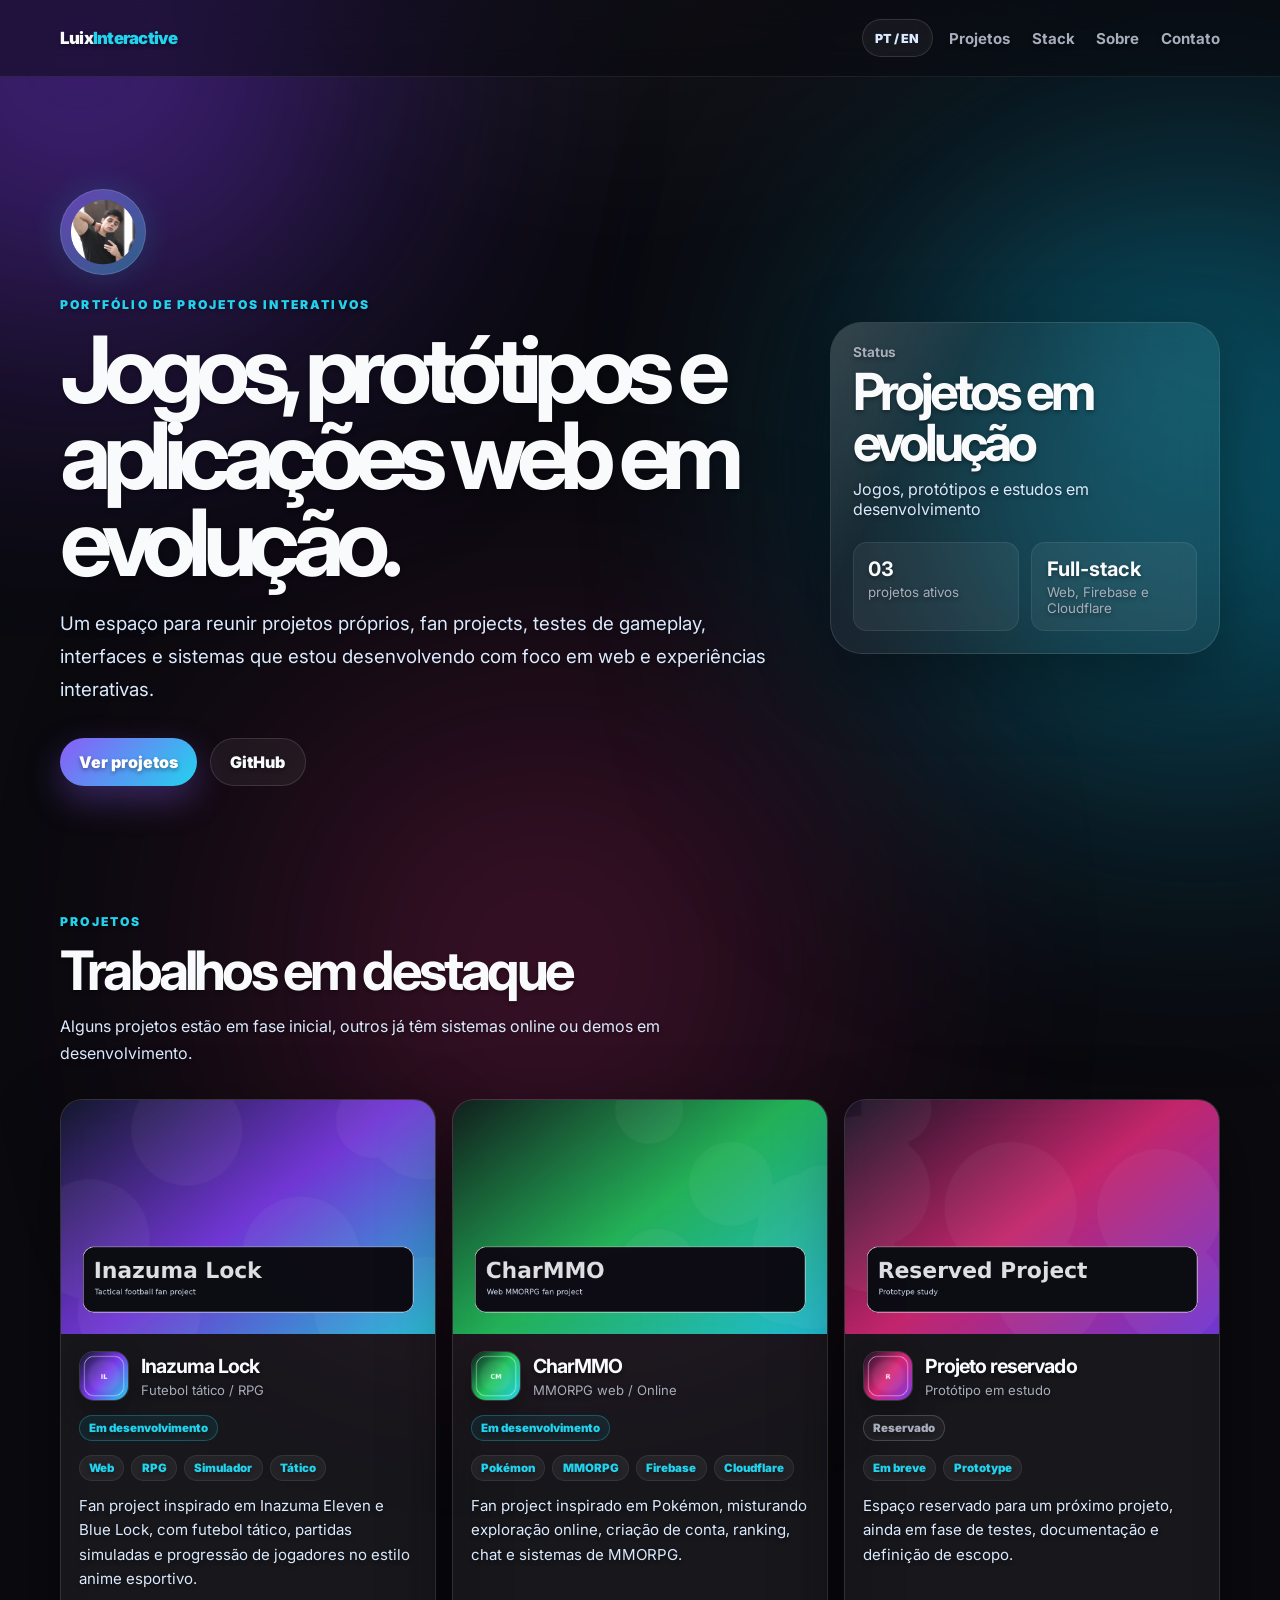
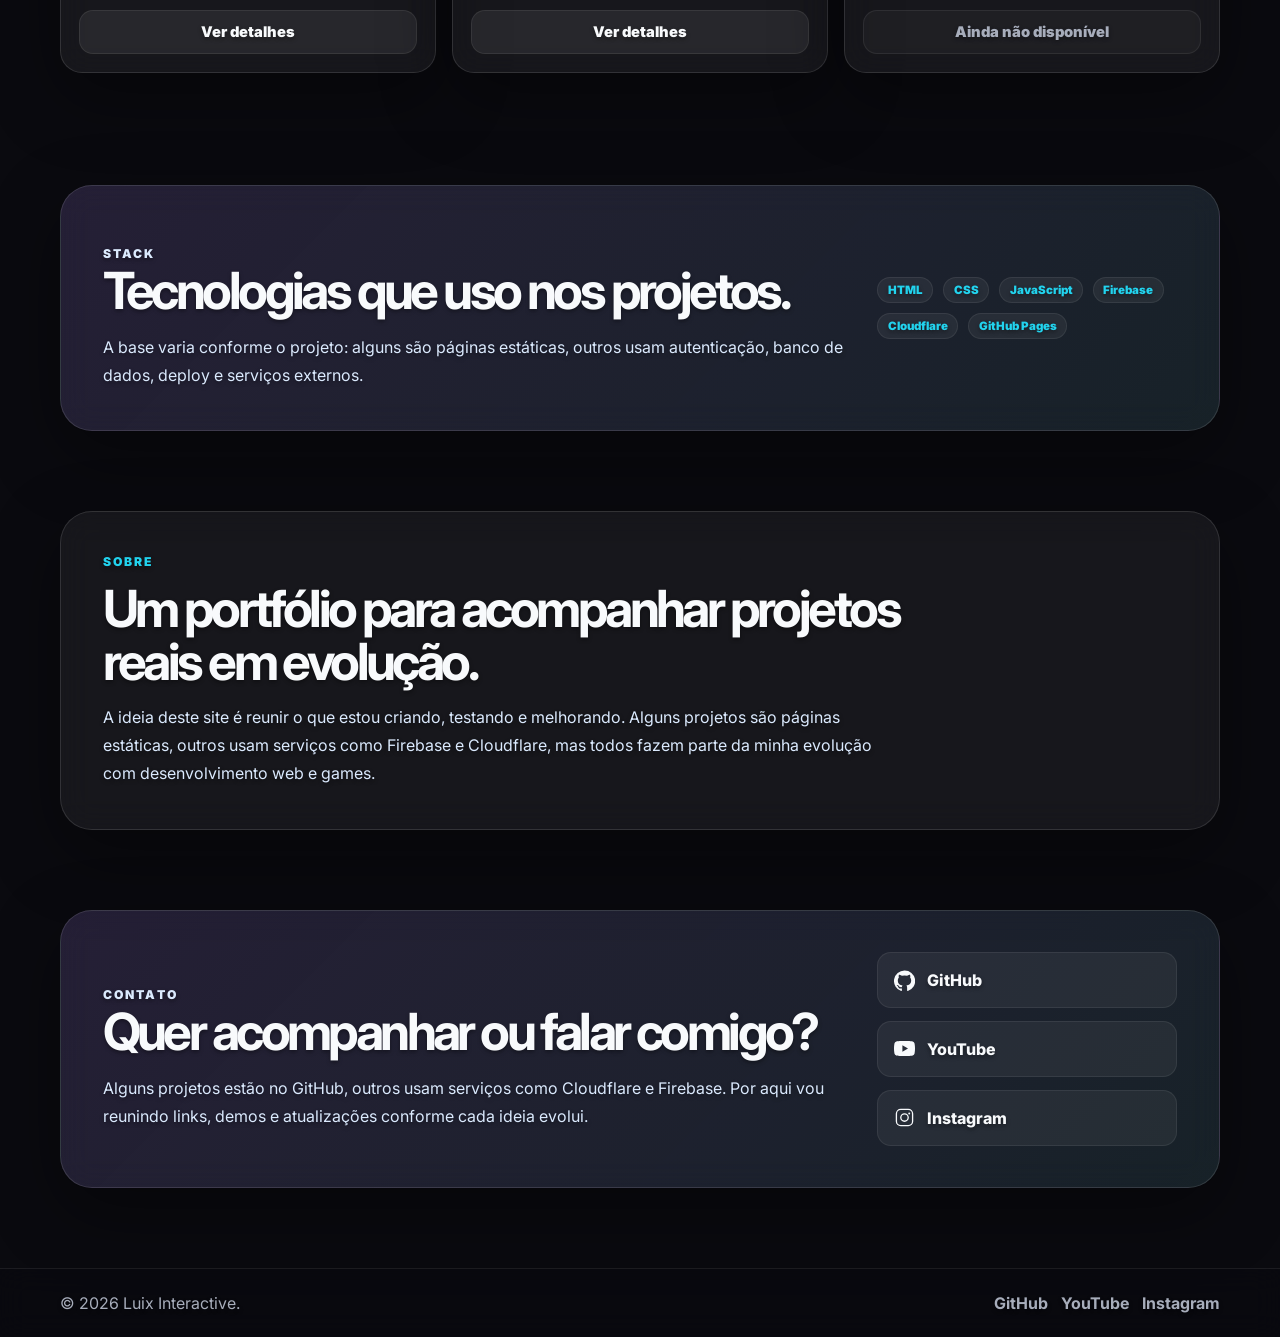
==== index.html @ d59ae27a "Add files via upload" ====
<!DOCTYPE html>
<html lang="pt-BR">
<head>
  <meta charset="UTF-8" />
  <meta name="viewport" content="width=device-width, initial-scale=1.0" />

  <title>Luix Interactive | Portfolio</title>
  <meta name="description" content="Portfólio de jogos web, aplicações interativas e experimentos digitais." />
  <meta name="theme-color" content="#0a0a0f" />

  <meta property="og:title" content="Luix Interactive" />
  <meta property="og:description" content="Jogos web, aplicações interativas e experimentos digitais." />
  <meta property="og:type" content="website" />
  <meta property="og:image" content="assets/images/preview.png" />
  <meta name="twitter:card" content="summary_large_image" />

  <link rel="preconnect" href="https://fonts.googleapis.com">
  <link rel="preconnect" href="https://fonts.gstatic.com" crossorigin>
  <link href="https://fonts.googleapis.com/css2?family=Inter:wght@400;500;700;800;900&display=swap" rel="stylesheet">

  <link rel="icon" href="assets/images/profile.png" type="image/png">
  <link rel="stylesheet" href="style.css" />
  <script src="script.js" defer></script>
</head>
<body>
  <div class="ambient ambient--one"></div>
  <div class="ambient ambient--two"></div>
  <div class="ambient ambient--three"></div>

  <header class="site-header">
    <nav class="nav container" aria-label="Menu principal">
      <a class="nav__brand" href="#">Luix<span>Interactive</span></a>

      <div class="nav__actions">
        <button class="language-toggle" type="button" data-lang-toggle aria-label="Alternar idioma">
          PT / EN
        </button>

        <button class="nav__toggle" type="button" aria-label="Abrir menu" aria-expanded="false">
          <span></span>
          <span></span>
        </button>
      </div>

      <div class="nav__links" data-menu>
        <a href="#projects" data-i18n="navProjects">Projetos</a>
        <a href="#stack" data-i18n="navStack">Stack</a>
        <a href="#about" data-i18n="navAbout">Sobre</a>
        <a href="#contact" data-i18n="navContact">Contato</a>
      </div>
    </nav>
  </header>

  <main>
    <section class="hero container">
      <div class="hero__content">
        <div class="hero-profile">
          <img src="assets/images/profile.png" alt="Foto de perfil de Luix">
        </div>

        <p class="hero__eyebrow" data-i18n="heroEyebrow">Portfólio de projetos interativos</p>

        <h1 class="hero__title" data-i18n="heroTitle">
          Jogos, protótipos e aplicações web em evolução.
        </h1>

        <p class="hero__description" data-i18n="heroDescription">
          Um espaço para reunir projetos próprios, fan projects, testes de gameplay,
          interfaces e sistemas que estou desenvolvendo com foco em web e experiências interativas.
        </p>

        <div class="hero__actions">
          <a class="button button--primary" href="#projects" data-i18n="heroPrimary">Ver projetos</a>
          <a class="button button--secondary" href="https://github.com/LuixMath" target="_blank" rel="noopener">GitHub</a>
        </div>
      </div>

      <aside class="hero-widget" aria-label="Resumo do portfólio">
        <div class="hero-widget__shine"></div>

        <p data-i18n="widgetLabel">Status</p>
        <strong data-i18n="widgetTitle">Projetos em evolução</strong>
        <span data-i18n="widgetText">Jogos, protótipos e estudos em desenvolvimento</span>

        <div class="hero-widget__stats">
          <div>
            <b>03</b>
            <small data-i18n="widgetProjects">projetos ativos</small>
          </div>

          <div>
            <b>Full-stack</b>
            <small>Web, Firebase e Cloudflare</small>
          </div>
        </div>
      </aside>
    </section>

    <section class="projects container" id="projects">
      <div class="section-heading">
        <p class="section-heading__kicker" data-i18n="projectsKicker">Projetos</p>
        <h2 class="section-heading__title" data-i18n="projectsTitle">Trabalhos em destaque</h2>
        <p class="section-heading__text" data-i18n="projectsText">
          Alguns projetos estão em fase inicial, outros já têm sistemas online ou demos em desenvolvimento.
        </p>
      </div>

      <div class="projects__grid">
        <article class="project-card" data-tilt>
          <div class="project-card__cover">
            <img src="assets/images/inazuma-lock-cover.png" alt="Imagem de capa do Inazuma Lock">
          </div>

          <div class="project-card__content">
            <div class="project-card__header">
              <img class="project-card__icon" src="assets/images/inazuma-lock-icon.png" alt="">
              <div>
                <h3 class="project-card__title">Inazuma Lock</h3>
                <p class="project-card__meta" data-i18n="inazumaMeta">Futebol tático / RPG</p>
              </div>
            </div>

            <div class="project-card__status is-progress" data-i18n="statusProgress">Em desenvolvimento</div>

            <div class="project-card__tags">
              <span>Web</span>
              <span>RPG</span>
              <span>Simulador</span>
              <span>Tático</span>
            </div>

            <p class="project-card__description" data-i18n="inazumaDescription">
              Fan project inspirado em Inazuma Eleven e Blue Lock, com futebol tático,
              partidas simuladas e progressão de jogadores no estilo anime esportivo.
            </p>

            <a class="project-card__button" href="projects/inazuma-lock.html" data-i18n="viewDetails">
              Ver detalhes
            </a>
          </div>
        </article>

        <article class="project-card" data-tilt>
          <div class="project-card__cover">
            <img src="assets/images/charmmo-cover.png" alt="Imagem de capa do CharMMO">
          </div>

          <div class="project-card__content">
            <div class="project-card__header">
              <img class="project-card__icon" src="assets/images/charmmo-icon.png" alt="">
              <div>
                <h3 class="project-card__title">CharMMO</h3>
                <p class="project-card__meta" data-i18n="charmmoMeta">MMORPG web / Online</p>
              </div>
            </div>

            <div class="project-card__status is-progress" data-i18n="statusProgress">Em desenvolvimento</div>

            <div class="project-card__tags">
              <span>Pokémon</span>
              <span>MMORPG</span>
              <span>Firebase</span>
              <span>Cloudflare</span>
            </div>

            <p class="project-card__description" data-i18n="charmmoDescription">
              Fan project inspirado em Pokémon, misturando exploração online,
              criação de conta, ranking, chat e sistemas de MMORPG.
            </p>

            <a class="project-card__button" href="projects/charmmo.html" data-i18n="viewDetails">
              Ver detalhes
            </a>
          </div>
        </article>

        <article class="project-card" data-tilt>
          <div class="project-card__cover">
            <img src="assets/images/secret-cover.png" alt="Imagem de capa do próximo projeto">
          </div>

          <div class="project-card__content">
            <div class="project-card__header">
              <img class="project-card__icon" src="assets/images/secret-icon.png" alt="">
              <div>
                <h3 class="project-card__title" data-i18n="secretTitle">Projeto reservado</h3>
                <p class="project-card__meta" data-i18n="secretMeta">Protótipo em estudo</p>
              </div>
            </div>

            <div class="project-card__status is-paused" data-i18n="statusReserved">Reservado</div>

            <div class="project-card__tags">
              <span data-i18n="soonTag">Em breve</span>
              <span>Prototype</span>
            </div>

            <p class="project-card__description" data-i18n="secretDescription">
              Espaço reservado para um próximo projeto, ainda em fase de testes,
              documentação e definição de escopo.
            </p>

            <span class="project-card__button is-disabled" aria-disabled="true" data-i18n="notAvailable">
              Ainda não disponível
            </span>
          </div>
        </article>
      </div>
    </section>

    <section class="stack container" id="stack">
      <div class="stack__glass">
        <div>
          <p class="section-heading__kicker" data-i18n="stackKicker">Stack</p>
          <h2 data-i18n="stackTitle">Tecnologias que uso nos projetos.</h2>
          <p data-i18n="stackText">
            A base varia conforme o projeto: alguns são páginas estáticas, outros usam autenticação,
            banco de dados, deploy e serviços externos.
          </p>
        </div>

        <div class="stack__list" aria-label="Tecnologias e serviços">
          <span>HTML</span>
          <span>CSS</span>
          <span>JavaScript</span>
          <span>Firebase</span>
          <span>Cloudflare</span>
          <span>GitHub Pages</span>
        </div>
      </div>
    </section>

    <section class="about container" id="about">
      <div class="about__glass">
        <p class="section-heading__kicker" data-i18n="aboutKicker">Sobre</p>
        <h2 data-i18n="aboutTitle">Um portfólio para acompanhar projetos reais em evolução.</h2>
        <p data-i18n="aboutText">
          A ideia deste site é reunir o que estou criando, testando e melhorando. Alguns projetos são páginas estáticas,
          outros usam serviços como Firebase e Cloudflare, mas todos fazem parte da minha evolução com desenvolvimento web e games.
        </p>
      </div>
    </section>

    <section class="contact container" id="contact">
      <div class="contact__glass">
        <div class="contact__content">
          <p class="section-heading__kicker" data-i18n="contactKicker">Contato</p>
          <h2 data-i18n="contactTitle">Quer acompanhar ou falar comigo?</h2>
          <p data-i18n="contactText">
            Alguns projetos estão no GitHub, outros usam serviços como Cloudflare e Firebase.
            Por aqui vou reunindo links, demos e atualizações conforme cada ideia evolui.
          </p>
        </div>

        <div class="contact__links">
          <a href="https://github.com/LuixMath" target="_blank" rel="noopener" aria-label="GitHub">
            <svg viewBox="0 0 24 24" aria-hidden="true"><path d="M12 .5a12 12 0 0 0-3.79 23.39c.6.11.82-.26.82-.58v-2.23c-3.34.73-4.04-1.42-4.04-1.42-.55-1.38-1.34-1.75-1.34-1.75-1.09-.75.08-.74.08-.74 1.2.09 1.83 1.23 1.83 1.23 1.08 1.84 2.82 1.31 3.51 1 .11-.78.42-1.31.76-1.61-2.67-.31-5.48-1.34-5.48-5.94 0-1.31.47-2.38 1.23-3.22-.12-.3-.53-1.56.12-3.25 0 0 1.01-.32 3.3 1.23a11.4 11.4 0 0 1 6 0c2.29-1.55 3.29-1.23 3.29-1.23.66 1.69.25 2.95.13 3.25.77.84 1.23 1.91 1.23 3.22 0 4.61-2.81 5.63-5.49 5.93.43.38.82 1.11.82 2.25v3.34c0 .32.21.69.83.57A12 12 0 0 0 12 .5Z" /></svg>
            <span>GitHub</span>
          </a>

          <a href="https://www.youtube.com/@Luluix" target="_blank" rel="noopener" aria-label="YouTube">
            <svg viewBox="0 0 24 24" aria-hidden="true"><path d="M23.5 6.2a3 3 0 0 0-2.1-2.12C19.53 3.5 12 3.5 12 3.5s-7.53 0-9.4.58A3 3 0 0 0 .5 6.2 31.4 31.4 0 0 0 0 12a31.4 31.4 0 0 0 .5 5.8 3 3 0 0 0 2.1 2.12c1.87.58 9.4.58 9.4.58s7.53 0 9.4-.58a3 3 0 0 0 2.1-2.12A31.4 31.4 0 0 0 24 12a31.4 31.4 0 0 0-.5-5.8ZM9.6 15.7V8.3l6.4 3.7-6.4 3.7Z" /></svg>
            <span>YouTube</span>
          </a>

          <a href="https://www.instagram.com/luixmath/" target="_blank" rel="noopener" aria-label="Instagram">
            <svg viewBox="0 0 24 24" aria-hidden="true"><path d="M7.75 2h8.5A5.75 5.75 0 0 1 22 7.75v8.5A5.75 5.75 0 0 1 16.25 22h-8.5A5.75 5.75 0 0 1 2 16.25v-8.5A5.75 5.75 0 0 1 7.75 2Zm0 1.5A4.25 4.25 0 0 0 3.5 7.75v8.5A4.25 4.25 0 0 0 7.75 20.5h8.5a4.25 4.25 0 0 0 4.25-4.25v-8.5A4.25 4.25 0 0 0 16.25 3.5h-8.5ZM12 7a5 5 0 1 1 0 10 5 5 0 0 1 0-10Zm0 1.5A3.5 3.5 0 1 0 12 15.5 3.5 3.5 0 0 0 12 8.5Zm5.38-2.13a1.12 1.12 0 1 1 0 2.25 1.12 1.12 0 0 1 0-2.25Z" /></svg>
            <span>Instagram</span>
          </a>
        </div>
      </div>
    </section>
  </main>

  <footer class="site-footer">
    <div class="site-footer__inner container">
      <p>© 2026 Luix Interactive.</p>

      <div class="site-footer__links">
        <a href="https://github.com/LuixMath" target="_blank" rel="noopener">GitHub</a>
        <a href="https://www.youtube.com/@Luluix" target="_blank" rel="noopener">YouTube</a>
        <a href="https://www.instagram.com/luixmath/" target="_blank" rel="noopener">Instagram</a>
      </div>
    </div>
  </footer>
</body>
</html>
---- style.css ----
:root {
  --bg: #0a0a0f;
  --surface: rgba(255, 255, 255, 0.055);
  --surface-strong: rgba(255, 255, 255, 0.085);
  --border: rgba(255, 255, 255, 0.12);
  --border-soft: rgba(255, 255, 255, 0.075);
  --text: #f8fafc;
  --muted: #a7adbb;
  --soft: #dbeafe;
  --primary: #8b5cf6;
  --primary-dark: #6d28d9;
  --cyan: #22d3ee;
  --font: "Inter", system-ui, -apple-system, BlinkMacSystemFont, "Segoe UI", sans-serif;
  --container: 1160px;
  --radius-sm: 14px;
  --radius-md: 22px;
  --radius-lg: 32px;
  --shadow-glass: 0 24px 70px rgba(0, 0, 0, 0.38);
}

* { box-sizing: border-box; }

html { scroll-behavior: smooth; }

body {
  position: relative;
  min-height: 100vh;
  margin: 0;
  overflow-x: hidden;
  color: var(--text);
  font-family: var(--font);
  background: radial-gradient(circle at 50% -10%, rgba(255, 255, 255, 0.08), transparent 34rem), var(--bg);
  text-shadow: 0 2px 4px rgba(0, 0, 0, 0.38);
}

body.is-locked { overflow: hidden; }

img { display: block; width: 100%; }
a { color: inherit; text-decoration: none; }
button { font: inherit; }

:focus-visible {
  outline: 3px solid rgba(34, 211, 238, 0.85);
  outline-offset: 4px;
}

.container {
  width: min(100% - 2rem, var(--container));
  margin-inline: auto;
}

.ambient {
  position: fixed;
  z-index: -2;
  border-radius: 999px;
  filter: blur(150px);
  opacity: 0.72;
  pointer-events: none;
  animation: float-light 16s ease-in-out infinite alternate;
}

.ambient--one { top: -12rem; left: -10rem; width: 30rem; height: 30rem; background: #7c3aed; }
.ambient--two { top: 12rem; right: -12rem; width: 34rem; height: 34rem; background: #0891b2; animation-delay: -5s; }
.ambient--three { left: 25%; bottom: -18rem; width: 28rem; height: 28rem; background: #db2777; opacity: 0.38; animation-delay: -8s; }

.site-header {
  position: sticky;
  top: 0;
  z-index: 30;
  border-bottom: 1px solid var(--border-soft);
  background: rgba(10, 10, 15, 0.48);
  backdrop-filter: blur(16px);
  -webkit-backdrop-filter: blur(16px);
}

.nav {
  display: flex;
  align-items: center;
  justify-content: space-between;
  min-height: 76px;
  gap: 1rem;
}

.nav__brand {
  font-size: 1.05rem;
  font-weight: 900;
  letter-spacing: -0.045em;
}

.nav__brand span { color: var(--cyan); }

.nav__actions {
  display: flex;
  align-items: center;
  gap: 0.65rem;
  margin-left: auto;
}

.nav__links {
  display: flex;
  align-items: center;
  gap: 1.35rem;
}

.nav__links a {
  color: var(--muted);
  font-size: 0.94rem;
  font-weight: 700;
  transition: color 0.3s ease, text-shadow 0.3s ease;
}

.nav__links a:hover {
  color: var(--text);
  text-shadow: 0 0 18px rgba(34, 211, 238, 0.65);
}

.language-toggle,
.nav__toggle {
  border: 1px solid var(--border);
  border-radius: 999px;
  background: var(--surface);
  color: var(--soft);
  cursor: pointer;
  backdrop-filter: blur(14px);
  -webkit-backdrop-filter: blur(14px);
}

.language-toggle {
  min-height: 38px;
  padding: 0 0.8rem;
  font-size: 0.78rem;
  font-weight: 900;
  transition: border-color 0.3s ease, background 0.3s ease;
}

.language-toggle:hover {
  border-color: rgba(34, 211, 238, 0.45);
  background: rgba(255, 255, 255, 0.075);
}

.nav__toggle {
  display: none;
  width: 44px;
  height: 44px;
  padding: 0;
}

.nav__toggle span {
  display: block;
  width: 18px;
  height: 2px;
  margin: 5px auto;
  border-radius: 999px;
  background: var(--text);
  transition: transform 0.3s ease, opacity 0.3s ease;
}

.hero {
  display: grid;
  grid-template-columns: 1fr;
  gap: 2.5rem;
  padding-block: 5rem 3.5rem;
}

.hero__content { max-width: 860px; }

.hero-profile {
  width: 86px;
  height: 86px;
  padding: 4px;
  margin-bottom: 1.4rem;
  border: 1px solid var(--border);
  border-radius: 999px;
  background: linear-gradient(135deg, rgba(139, 92, 246, 0.55), rgba(34, 211, 238, 0.35)), rgba(255, 255, 255, 0.06);
  box-shadow: 0 0 32px rgba(34, 211, 238, 0.16);
}

.hero-profile img {
  height: 100%;
  border-radius: inherit;
  object-fit: cover;
}

.hero__eyebrow,
.section-heading__kicker {
  margin: 0 0 0.85rem;
  color: var(--cyan);
  font-size: 0.76rem;
  font-weight: 900;
  letter-spacing: 0.18em;
  text-transform: uppercase;
}

.hero__title {
  max-width: 900px;
  margin: 0;
  font-size: clamp(2.55rem, 12vw, 5.8rem);
  line-height: 0.93;
  letter-spacing: -0.09em;
}

.hero__description {
  max-width: 710px;
  margin: 1.45rem 0 0;
  color: var(--soft);
  font-size: clamp(1rem, 3vw, 1.17rem);
  line-height: 1.75;
}

.hero__actions {
  display: flex;
  flex-direction: column;
  gap: 0.8rem;
  margin-top: 2rem;
}

.button {
  display: inline-flex;
  align-items: center;
  justify-content: center;
  min-height: 48px;
  padding-inline: 1.2rem;
  border-radius: 999px;
  font-weight: 900;
  transition: transform 0.3s ease, box-shadow 0.3s ease, border-color 0.3s ease;
}

.button:hover { transform: translateY(-3px); }

.button--primary {
  color: #ffffff;
  background: linear-gradient(135deg, var(--primary), var(--cyan));
  box-shadow: 0 14px 34px rgba(139, 92, 246, 0.34);
}

.button--primary:hover { box-shadow: 0 18px 46px rgba(34, 211, 238, 0.32); }

.button--secondary {
  border: 1px solid var(--border);
  background: var(--surface);
  backdrop-filter: blur(14px);
  -webkit-backdrop-filter: blur(14px);
}

.button--secondary:hover {
  border-color: rgba(34, 211, 238, 0.45);
  box-shadow: 0 0 28px rgba(34, 211, 238, 0.12);
}

.hero-widget {
  position: relative;
  overflow: hidden;
  width: 100%;
  max-width: 390px;
  padding: 1.35rem;
  border: 1px solid var(--border);
  border-radius: var(--radius-lg);
  background: var(--surface);
  box-shadow: var(--shadow-glass);
  backdrop-filter: blur(18px);
  -webkit-backdrop-filter: blur(18px);
}

.hero-widget__shine {
  position: absolute;
  inset: 0;
  background: linear-gradient(120deg, rgba(255, 255, 255, 0.22), transparent 28%), radial-gradient(circle at top right, rgba(34, 211, 238, 0.16), transparent 40%);
  opacity: 0.65;
  pointer-events: none;
}

.hero-widget p,
.hero-widget strong,
.hero-widget span,
.hero-widget__stats { position: relative; }

.hero-widget p {
  margin: 0;
  color: var(--muted);
  font-size: 0.85rem;
  font-weight: 700;
}

.hero-widget strong {
  display: block;
  margin-top: 0.35rem;
  font-size: clamp(2rem, 8vw, 3.2rem);
  line-height: 1;
  letter-spacing: -0.08em;
}

.hero-widget > span {
  display: block;
  margin-top: 0.7rem;
  color: var(--soft);
}

.hero-widget__stats {
  display: grid;
  grid-template-columns: 1fr 1fr;
  gap: 0.8rem;
  margin-top: 1.4rem;
}

.hero-widget__stats div {
  padding: 0.9rem;
  border: 1px solid var(--border-soft);
  border-radius: var(--radius-sm);
  background: rgba(255, 255, 255, 0.055);
}

.hero-widget__stats b,
.hero-widget__stats small { display: block; }
.hero-widget__stats b { font-size: 1.25rem; }
.hero-widget__stats small { margin-top: 0.15rem; color: var(--muted); }

.projects,
.stack { padding-block: 3rem 4rem; }

.section-heading {
  max-width: 720px;
  margin-bottom: 2rem;
}

.section-heading__title {
  margin: 0;
  font-size: clamp(2rem, 9vw, 3.4rem);
  line-height: 1;
  letter-spacing: -0.07em;
}

.section-heading__text {
  margin: 0.95rem 0 0;
  color: var(--soft);
  line-height: 1.7;
}

.projects__grid {
  display: grid;
  grid-template-columns: 1fr;
  gap: 1rem;
}

.project-card {
  position: relative;
  overflow: hidden;
  border: 1px solid var(--border);
  border-radius: var(--radius-md);
  background: var(--surface);
  box-shadow: var(--shadow-glass);
  backdrop-filter: blur(16px);
  -webkit-backdrop-filter: blur(16px);
  transform-style: preserve-3d;
  transition: transform 0.3s ease, border-color 0.3s ease, background 0.3s ease, box-shadow 0.3s ease;
  will-change: transform;
}

.project-card::before {
  content: "";
  position: absolute;
  inset: 0;
  z-index: 1;
  background: linear-gradient(135deg, rgba(255, 255, 255, 0.16), transparent 32%), radial-gradient(circle at var(--x, 50%) var(--y, 0%), rgba(34, 211, 238, 0.18), transparent 30%);
  opacity: 0;
  transition: opacity 0.3s ease;
  pointer-events: none;
}

.project-card:hover {
  border-color: rgba(34, 211, 238, 0.42);
  background: var(--surface-strong);
  box-shadow: var(--shadow-glass), 0 0 34px rgba(34, 211, 238, 0.16);
}

.project-card:hover::before { opacity: 1; }

.project-card__cover {
  position: relative;
  z-index: 2;
  aspect-ratio: 16 / 10;
  overflow: hidden;
  background: rgba(255, 255, 255, 0.06);
}

.project-card__cover img {
  height: 100%;
  object-fit: cover;
  opacity: 0.88;
  transition: transform 0.3s ease, opacity 0.3s ease;
}

.project-card:hover .project-card__cover img {
  transform: scale(1.04);
  opacity: 1;
}

.project-card__content {
  position: relative;
  z-index: 2;
  display: flex;
  min-height: 338px;
  flex-direction: column;
  padding: 1.1rem;
}

.project-card__header {
  display: flex;
  align-items: center;
  gap: 0.75rem;
  margin-bottom: 0.85rem;
}

.project-card__icon {
  width: 50px;
  height: 50px;
  border: 1px solid var(--border-soft);
  border-radius: 15px;
  object-fit: cover;
  background: rgba(255, 255, 255, 0.08);
  box-shadow: 0 10px 24px rgba(0, 0, 0, 0.28);
  flex-shrink: 0;
}

.project-card__title {
  margin: 0;
  font-size: 1.22rem;
  letter-spacing: -0.045em;
}

.project-card__meta {
  margin: 0.25rem 0 0;
  color: var(--muted);
  font-size: 0.82rem;
}

.project-card__status {
  width: fit-content;
  margin-bottom: 0.85rem;
  padding: 0.32rem 0.58rem;
  border-radius: 999px;
  font-size: 0.72rem;
  font-weight: 900;
}

.project-card__status.is-progress {
  border: 1px solid rgba(34, 211, 238, 0.28);
  color: var(--cyan);
  background: rgba(34, 211, 238, 0.08);
}

.project-card__status.is-paused {
  border: 1px solid rgba(167, 173, 187, 0.28);
  color: var(--muted);
  background: rgba(255, 255, 255, 0.045);
}

.project-card__tags {
  display: flex;
  flex-wrap: wrap;
  gap: 0.45rem;
  margin-bottom: 0.8rem;
}

.project-card__tags span,
.stack__list span {
  display: inline-flex;
  padding: 0.32rem 0.58rem;
  border: 1px solid var(--border-soft);
  border-radius: 999px;
  color: var(--cyan);
  background: rgba(255, 255, 255, 0.055);
  font-size: 0.72rem;
  font-weight: 900;
}

.project-card__description {
  margin: 0 0 1rem;
  color: var(--soft);
  font-size: 0.94rem;
  line-height: 1.62;
}

.project-card__button {
  display: inline-flex;
  align-items: center;
  justify-content: center;
  width: 100%;
  min-height: 44px;
  margin-top: auto;
  border: 1px solid var(--border-soft);
  border-radius: var(--radius-sm);
  background: rgba(255, 255, 255, 0.07);
  color: var(--text);
  font-size: 0.92rem;
  font-weight: 900;
  transition: transform 0.3s ease, background 0.3s ease, box-shadow 0.3s ease, border-color 0.3s ease;
}

.project-card__button:hover {
  transform: translateY(-2px);
  border-color: rgba(34, 211, 238, 0.55);
  background: linear-gradient(135deg, rgba(139, 92, 246, 0.88), rgba(34, 211, 238, 0.78));
  box-shadow: 0 0 30px rgba(34, 211, 238, 0.25);
}

.project-card__button.is-disabled {
  cursor: not-allowed;
  color: var(--muted);
  background: rgba(255, 255, 255, 0.035);
}

.project-card__button.is-disabled:hover {
  transform: none;
  border-color: var(--border-soft);
  box-shadow: none;
  background: rgba(255, 255, 255, 0.035);
}

.about { padding-block: 1rem 5rem; }
.contact { padding-block: 0 5rem; }

.about__glass,
.contact__glass,
.stack__glass,
.project-page__glass {
  padding: clamp(1.35rem, 6vw, 2.6rem);
  border: 1px solid var(--border);
  border-radius: var(--radius-lg);
  background: var(--surface);
  box-shadow: var(--shadow-glass);
  backdrop-filter: blur(16px);
  -webkit-backdrop-filter: blur(16px);
}

.about__glass h2,
.contact__glass h2,
.stack__glass h2,
.project-page__glass h1 {
  max-width: 830px;
  margin: 0;
  font-size: clamp(1.9rem, 8vw, 3.2rem);
  line-height: 1.02;
  letter-spacing: -0.07em;
}

.about__glass p:last-child,
.contact__content p,
.stack__glass p,
.project-page__glass p {
  max-width: 780px;
  margin: 1rem 0 0;
  color: var(--soft);
  line-height: 1.75;
}

.stack__glass,
.contact__glass {
  display: grid;
  gap: 1.6rem;
  background: linear-gradient(135deg, rgba(139, 92, 246, 0.12), rgba(34, 211, 238, 0.06)), var(--surface);
}

.stack__list {
  display: flex;
  flex-wrap: wrap;
  gap: 0.65rem;
}

.contact__links {
  display: grid;
  gap: 0.8rem;
}

.contact__links a {
  display: flex;
  align-items: center;
  gap: 0.75rem;
  min-height: 56px;
  padding: 0.85rem 1rem;
  border: 1px solid var(--border-soft);
  border-radius: var(--radius-sm);
  background: rgba(255, 255, 255, 0.055);
  color: var(--text);
  font-weight: 800;
  transition: transform 0.3s ease, border-color 0.3s ease, background 0.3s ease, box-shadow 0.3s ease;
}

.contact__links a:hover {
  transform: translateY(-2px);
  border-color: rgba(34, 211, 238, 0.4);
  background: rgba(255, 255, 255, 0.085);
  box-shadow: 0 0 28px rgba(34, 211, 238, 0.14);
}

.contact__links svg {
  width: 21px;
  height: 21px;
  fill: currentColor;
  flex-shrink: 0;
}

.site-footer {
  border-top: 1px solid var(--border-soft);
  background: rgba(10, 10, 15, 0.35);
  backdrop-filter: blur(14px);
  -webkit-backdrop-filter: blur(14px);
}

.site-footer__inner {
  display: flex;
  flex-direction: column;
  gap: 1rem;
  padding-block: 1.5rem;
}

.site-footer p {
  margin: 0;
  color: var(--muted);
}

.site-footer__links {
  display: flex;
  flex-wrap: wrap;
  gap: 0.8rem;
}

.site-footer__links a {
  color: var(--muted);
  font-weight: 700;
  transition: color 0.3s ease, text-shadow 0.3s ease;
}

.site-footer__links a:hover {
  color: var(--text);
  text-shadow: 0 0 18px rgba(139, 92, 246, 0.7);
}

.project-page {
  padding-block: 5rem;
}

.project-page__actions {
  display: flex;
  flex-wrap: wrap;
  gap: 0.8rem;
  margin-top: 2rem;
}

.project-page__meta {
  display: flex;
  flex-wrap: wrap;
  gap: 0.65rem;
  margin-top: 1.3rem;
}

@keyframes float-light {
  from { transform: translate3d(0, 0, 0) scale(1); }
  to { transform: translate3d(2.4rem, -1.4rem, 0) scale(1.08); }
}

@media (min-width: 560px) {
  .hero__actions { flex-direction: row; }
  .button { width: auto; }
  .projects__grid { grid-template-columns: repeat(2, minmax(0, 1fr)); }
  .site-footer__inner { flex-direction: row; align-items: center; justify-content: space-between; }
}

@media (min-width: 760px) {
  .contact__glass,
  .stack__glass { grid-template-columns: minmax(0, 1fr) 300px; align-items: center; }
}

@media (min-width: 920px) {
  .hero {
    grid-template-columns: minmax(0, 1fr) 390px;
    align-items: center;
    gap: 4rem;
    padding-block: 7rem 5rem;
  }

  .projects__grid { grid-template-columns: repeat(3, minmax(0, 1fr)); }
}

@media (max-width: 720px) {
  .nav__toggle { display: block; }

  .nav__toggle.is-active span:first-child { transform: translateY(3.5px) rotate(45deg); }
  .nav__toggle.is-active span:last-child { transform: translateY(-3.5px) rotate(-45deg); }

  .nav__links {
    position: fixed;
    top: 88px;
    right: 1rem;
    left: 1rem;
    display: grid;
    gap: 0.25rem;
    padding: 0.75rem;
    border: 1px solid var(--border);
    border-radius: var(--radius-md);
    background: rgba(10, 10, 15, 0.72);
    box-shadow: var(--shadow-glass);
    backdrop-filter: blur(18px);
    -webkit-backdrop-filter: blur(18px);
    opacity: 0;
    transform: translateY(-12px);
    pointer-events: none;
    transition: opacity 0.3s ease, transform 0.3s ease;
  }

  .nav__links.is-open {
    opacity: 1;
    transform: translateY(0);
    pointer-events: auto;
  }

  .nav__links a {
    padding: 0.9rem;
    border-radius: var(--radius-sm);
  }

  .nav__links a:hover { background: rgba(255, 255, 255, 0.055); }
  .ambient { filter: blur(115px); opacity: 0.58; }
}

@media (max-width: 559px) {
  .container { width: min(100% - 1.3rem, var(--container)); }
  .hero { padding-block: 4rem 3rem; }
  .hero__title { font-size: clamp(2.45rem, 15vw, 3.6rem); }
  .hero-widget { max-width: none; }
  .hero-widget__stats { grid-template-columns: 1fr; }
  .project-card__content { min-height: auto; }
  .site-footer__links { width: 100%; }
  .site-footer__links a { flex: 1 1 100%; justify-content: center; }
}

@media (hover: none) {
  .project-card { transform: none !important; }
}

@media (prefers-reduced-motion: reduce) {
  html { scroll-behavior: auto; }

  *,
  *::before,
  *::after {
    animation-duration: 1ms !important;
    transition-duration: 1ms !important;
  }
}
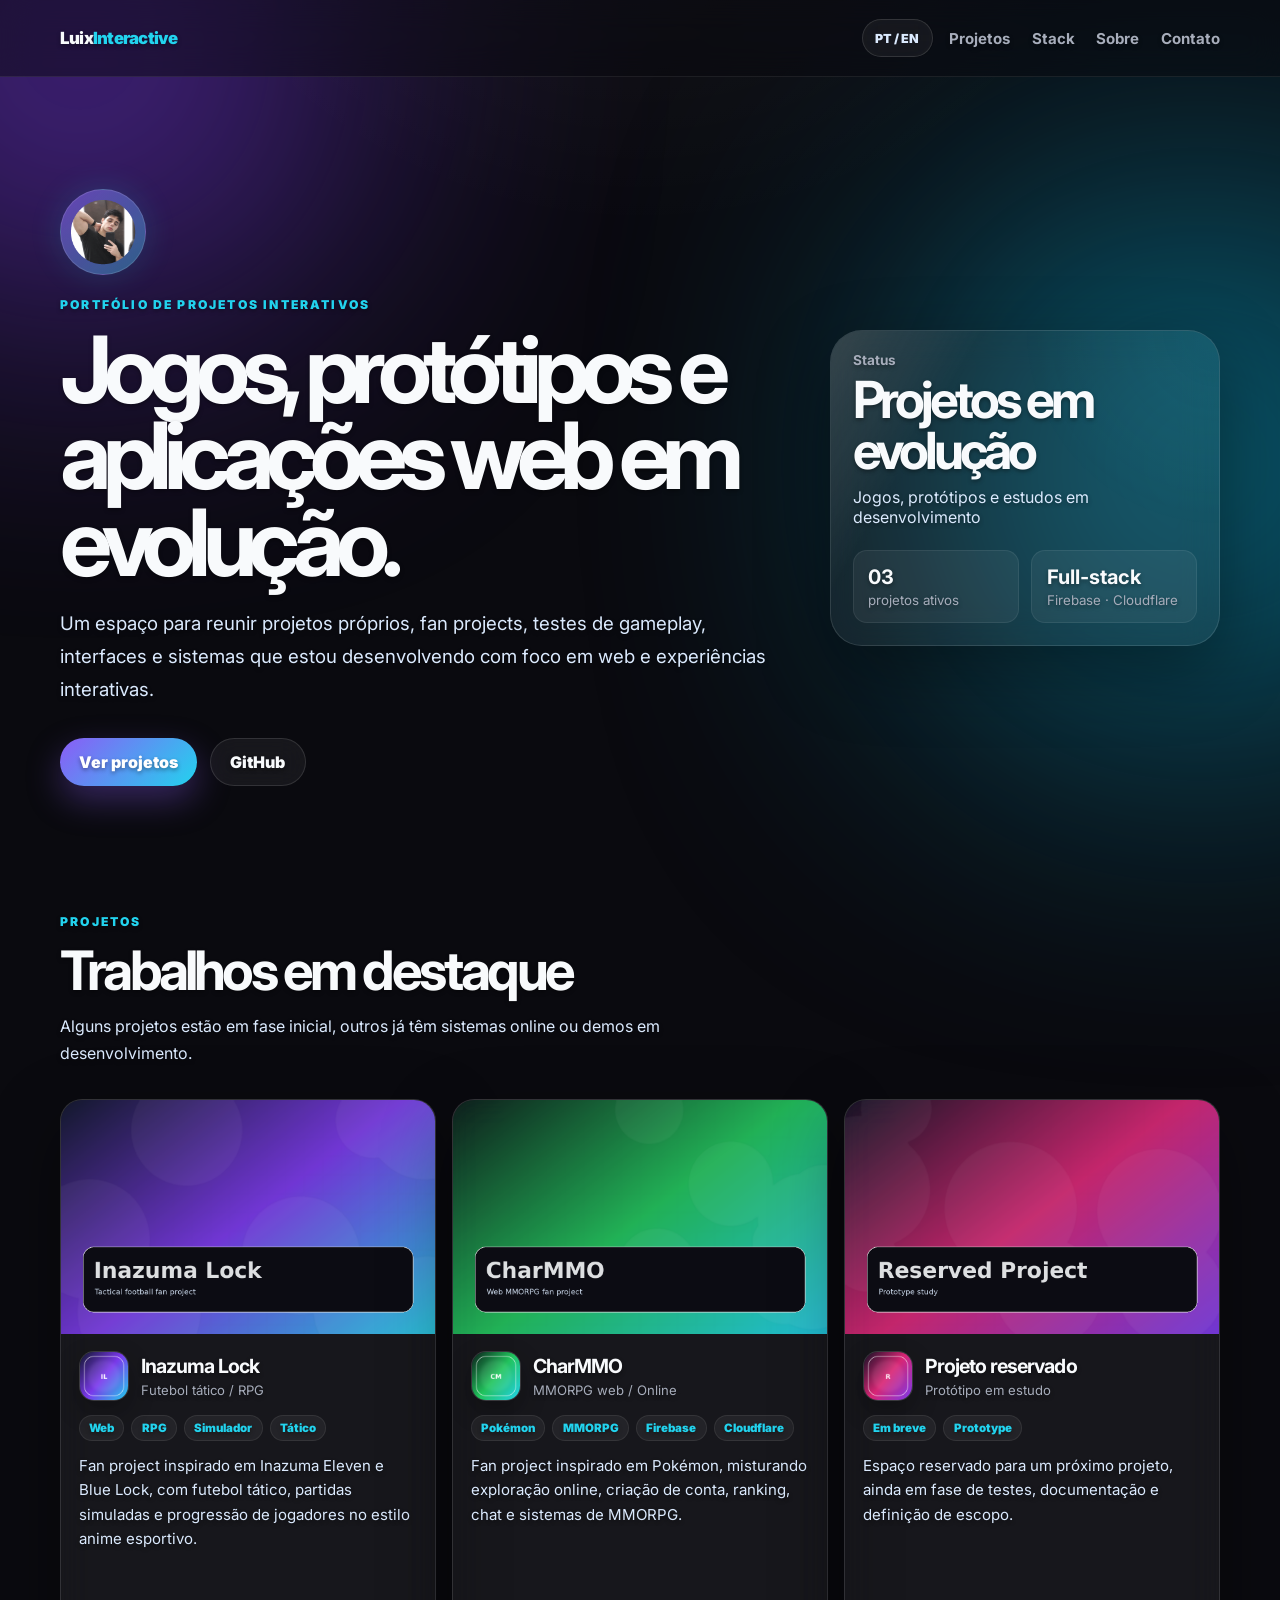
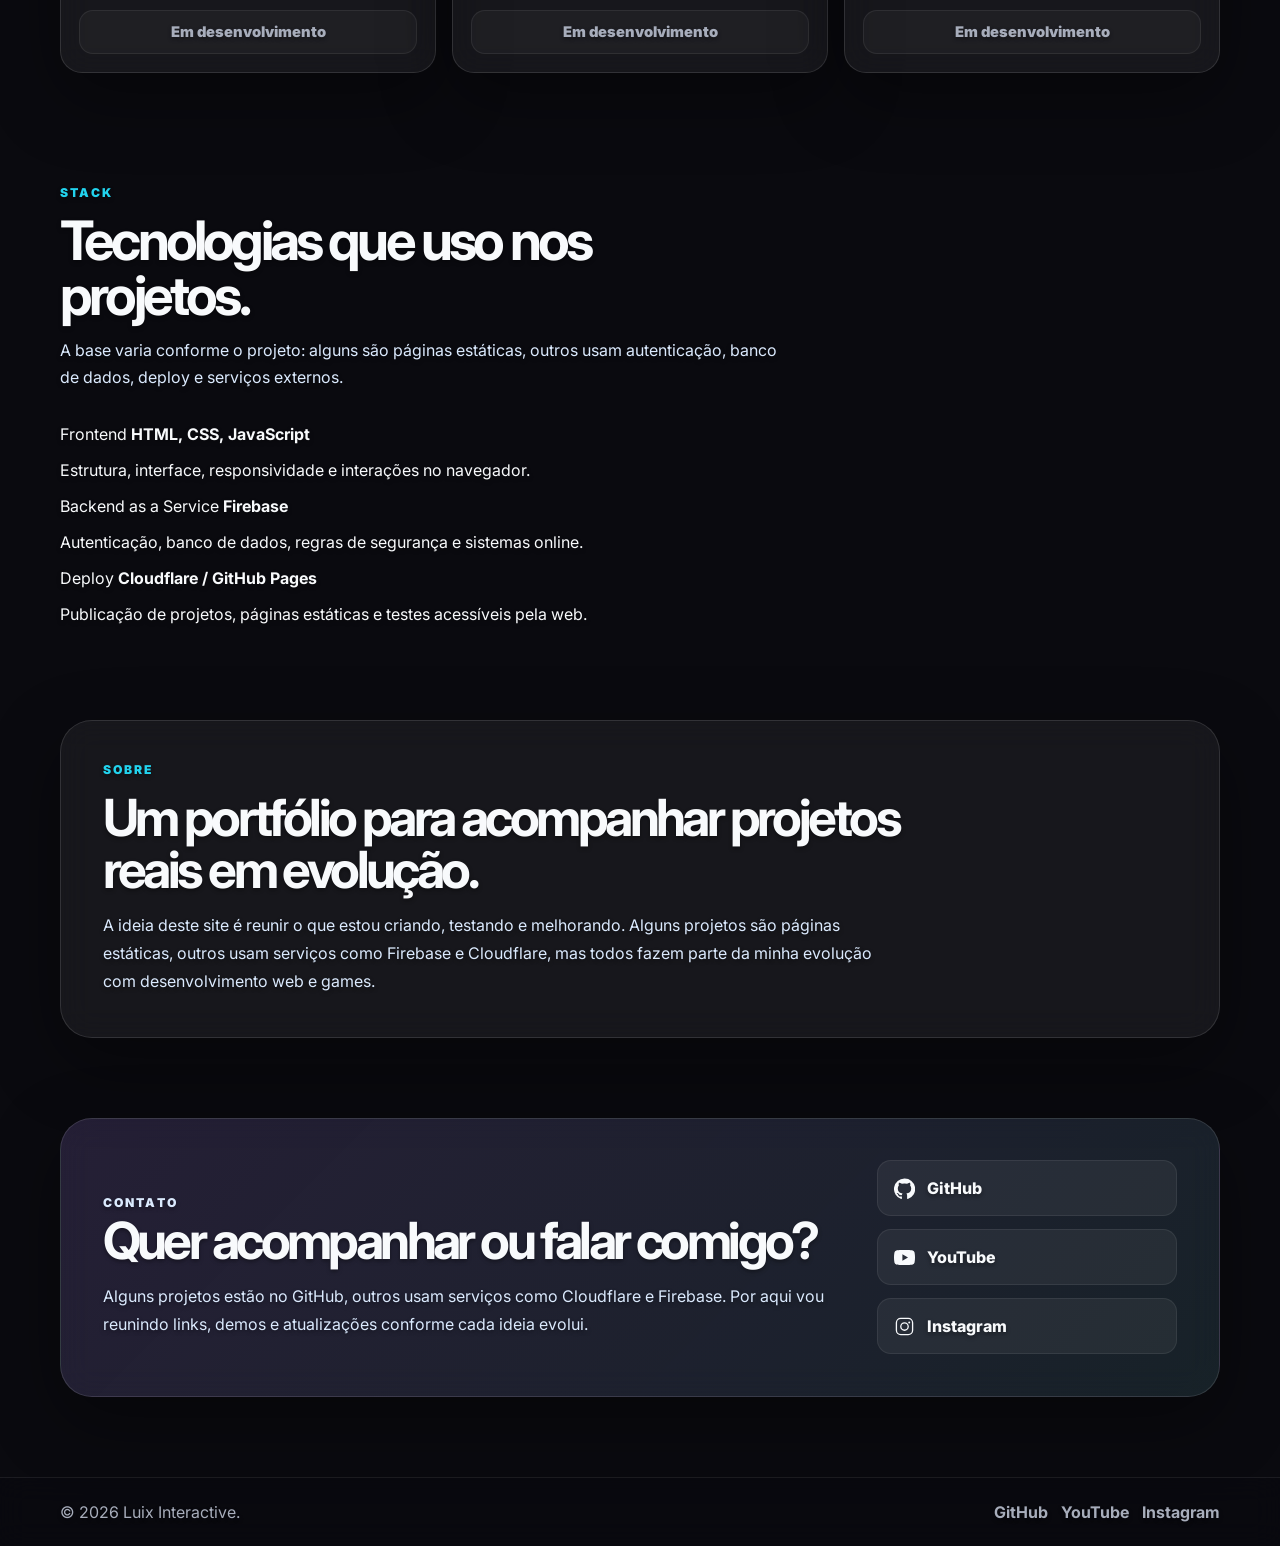
==== commit 3dfec600: "Refactor HTML for SEO and content clarity Updated meta descriptions and titles for better clarity an" ====
--- a/index.html
+++ b/index.html
@@ -5,31 +5,31 @@
   <meta name="viewport" content="width=device-width, initial-scale=1.0" />
 
   <title>Luix Interactive | Portfolio</title>
-  <meta name="description" content="Portfólio de jogos web, aplicações interativas e experimentos digitais." />
-  <meta name="theme-color" content="#0a0a0f" />
-
-  <meta property="og:title" content="Luix Interactive" />
-  <meta property="og:description" content="Jogos web, aplicações interativas e experimentos digitais." />
-  <meta property="og:type" content="website" />
-  <meta property="og:image" content="assets/images/preview.png" />
-  <meta name="twitter:card" content="summary_large_image" />
+  <meta name="description" content="Portfolio of web games, interactive applications and digital experiments." />
+
+  <meta property="og:title" content="Luix Interactive">
+  <meta property="og:description" content="Portfolio of web games, interactive applications and digital experiments.">
+  <meta property="og:image" content="assets/images/preview.png">
+  <meta property="og:type" content="website">
 
   <link rel="preconnect" href="https://fonts.googleapis.com">
   <link rel="preconnect" href="https://fonts.gstatic.com" crossorigin>
-  <link href="https://fonts.googleapis.com/css2?family=Inter:wght@400;500;700;800;900&display=swap" rel="stylesheet">
+  <link href="https://fonts.googleapis.com/css2?family=Inter:wght@400;500;600;700;800;900&display=swap" rel="stylesheet">
 
   <link rel="icon" href="assets/images/profile.png" type="image/png">
   <link rel="stylesheet" href="style.css" />
   <script src="script.js" defer></script>
 </head>
+
 <body>
   <div class="ambient ambient--one"></div>
   <div class="ambient ambient--two"></div>
-  <div class="ambient ambient--three"></div>
 
   <header class="site-header">
     <nav class="nav container" aria-label="Menu principal">
-      <a class="nav__brand" href="#">Luix<span>Interactive</span></a>
+      <a class="nav__brand" href="#">
+        Luix<span>Interactive</span>
+      </a>
 
       <div class="nav__actions">
         <button class="language-toggle" type="button" data-lang-toggle aria-label="Alternar idioma">
@@ -58,20 +58,21 @@
           <img src="assets/images/profile.png" alt="Foto de perfil de Luix">
         </div>
 
-        <p class="hero__eyebrow" data-i18n="heroEyebrow">Portfólio de projetos interativos</p>
+        <p class="hero__eyebrow" data-i18n="heroEyebrow">Portfólio de projetos digitais</p>
 
         <h1 class="hero__title" data-i18n="heroTitle">
-          Jogos, protótipos e aplicações web em evolução.
+          Jogos web, sistemas interativos e protótipos em desenvolvimento.
         </h1>
 
         <p class="hero__description" data-i18n="heroDescription">
-          Um espaço para reunir projetos próprios, fan projects, testes de gameplay,
-          interfaces e sistemas que estou desenvolvendo com foco em web e experiências interativas.
+          Um espaço para reunir projetos próprios, fan projects, interfaces, testes de gameplay e aplicações web que estou construindo com foco em produto, código e experiência.
         </p>
 
         <div class="hero__actions">
           <a class="button button--primary" href="#projects" data-i18n="heroPrimary">Ver projetos</a>
-          <a class="button button--secondary" href="https://github.com/LuixMath" target="_blank" rel="noopener">GitHub</a>
+          <a class="button button--secondary" href="https://github.com/LuixMath" target="_blank" rel="noopener">
+            GitHub
+          </a>
         </div>
       </div>
 
@@ -80,7 +81,7 @@
 
         <p data-i18n="widgetLabel">Status</p>
         <strong data-i18n="widgetTitle">Projetos em evolução</strong>
-        <span data-i18n="widgetText">Jogos, protótipos e estudos em desenvolvimento</span>
+        <span data-i18n="widgetText">Web apps, jogos e sistemas experimentais</span>
 
         <div class="hero-widget__stats">
           <div>
@@ -90,7 +91,7 @@
 
           <div>
             <b>Full-stack</b>
-            <small>Web, Firebase e Cloudflare</small>
+            <small>Firebase · Cloudflare</small>
           </div>
         </div>
       </aside>
@@ -101,26 +102,25 @@
         <p class="section-heading__kicker" data-i18n="projectsKicker">Projetos</p>
         <h2 class="section-heading__title" data-i18n="projectsTitle">Trabalhos em destaque</h2>
         <p class="section-heading__text" data-i18n="projectsText">
-          Alguns projetos estão em fase inicial, outros já têm sistemas online ou demos em desenvolvimento.
+          Projetos em fases diferentes: alguns são demos, outros ainda estão em prototipagem ou estruturação técnica.
         </p>
       </div>
 
       <div class="projects__grid">
         <article class="project-card" data-tilt>
           <div class="project-card__cover">
-            <img src="assets/images/inazuma-lock-cover.png" alt="Imagem de capa do Inazuma Lock">
+            <img src="assets/images/inazuma-lock-cover.png" alt="Imagem de capa do Inazuma Lock" loading="lazy">
+            <span class="project-card__status" data-i18n="statusProgress">Em desenvolvimento</span>
           </div>
 
           <div class="project-card__content">
             <div class="project-card__header">
-              <img class="project-card__icon" src="assets/images/inazuma-lock-icon.png" alt="">
+              <img class="project-card__icon" src="assets/images/inazuma-lock-icon.png" alt="" loading="lazy">
               <div>
                 <h3 class="project-card__title">Inazuma Lock</h3>
                 <p class="project-card__meta" data-i18n="inazumaMeta">Futebol tático / RPG</p>
               </div>
             </div>
-
-            <div class="project-card__status is-progress" data-i18n="statusProgress">Em desenvolvimento</div>
 
             <div class="project-card__tags">
               <span>Web</span>
@@ -130,31 +130,29 @@
             </div>
 
             <p class="project-card__description" data-i18n="inazumaDescription">
-              Fan project inspirado em Inazuma Eleven e Blue Lock, com futebol tático,
-              partidas simuladas e progressão de jogadores no estilo anime esportivo.
+              Fan project inspirado em Inazuma Eleven e Blue Lock, com futebol tático, partidas simuladas e progressão de jogadores.
             </p>
 
-            <a class="project-card__button" href="projects/inazuma-lock.html" data-i18n="viewDetails">
-              Ver detalhes
-            </a>
+            <span class="project-card__button is-disabled" aria-disabled="true" data-i18n="inDevelopment">
+              Em desenvolvimento
+            </span>
           </div>
         </article>
 
         <article class="project-card" data-tilt>
           <div class="project-card__cover">
-            <img src="assets/images/charmmo-cover.png" alt="Imagem de capa do CharMMO">
+            <img src="assets/images/charmmo-cover.png" alt="Imagem de capa do CharMMO" loading="lazy">
+            <span class="project-card__status project-card__status--online">Online systems</span>
           </div>
 
           <div class="project-card__content">
             <div class="project-card__header">
-              <img class="project-card__icon" src="assets/images/charmmo-icon.png" alt="">
+              <img class="project-card__icon" src="assets/images/charmmo-icon.png" alt="" loading="lazy">
               <div>
                 <h3 class="project-card__title">CharMMO</h3>
                 <p class="project-card__meta" data-i18n="charmmoMeta">MMORPG web / Online</p>
               </div>
             </div>
-
-            <div class="project-card__status is-progress" data-i18n="statusProgress">Em desenvolvimento</div>
 
             <div class="project-card__tags">
               <span>Pokémon</span>
@@ -164,44 +162,41 @@
             </div>
 
             <p class="project-card__description" data-i18n="charmmoDescription">
-              Fan project inspirado em Pokémon, misturando exploração online,
-              criação de conta, ranking, chat e sistemas de MMORPG.
+              Fan project inspirado em Pokémon, misturando exploração online, criação de conta, ranking, chat e sistemas de MMORPG.
             </p>
 
-            <a class="project-card__button" href="projects/charmmo.html" data-i18n="viewDetails">
-              Ver detalhes
-            </a>
+            <span class="project-card__button is-disabled" aria-disabled="true" data-i18n="inDevelopment">
+              Em desenvolvimento
+            </span>
           </div>
         </article>
 
         <article class="project-card" data-tilt>
           <div class="project-card__cover">
-            <img src="assets/images/secret-cover.png" alt="Imagem de capa do próximo projeto">
+            <img src="assets/images/secret-cover.png" alt="Imagem de capa do próximo projeto" loading="lazy">
+            <span class="project-card__status project-card__status--draft" data-i18n="statusDraft">Em estudo</span>
           </div>
 
           <div class="project-card__content">
             <div class="project-card__header">
-              <img class="project-card__icon" src="assets/images/secret-icon.png" alt="">
+              <img class="project-card__icon" src="assets/images/secret-icon.png" alt="" loading="lazy">
               <div>
                 <h3 class="project-card__title" data-i18n="secretTitle">Projeto reservado</h3>
                 <p class="project-card__meta" data-i18n="secretMeta">Protótipo em estudo</p>
               </div>
             </div>
 
-            <div class="project-card__status is-paused" data-i18n="statusReserved">Reservado</div>
-
             <div class="project-card__tags">
               <span data-i18n="soonTag">Em breve</span>
               <span>Prototype</span>
             </div>
 
             <p class="project-card__description" data-i18n="secretDescription">
-              Espaço reservado para um próximo projeto, ainda em fase de testes,
-              documentação e definição de escopo.
+              Espaço reservado para um próximo projeto, ainda em fase de testes, documentação e definição de escopo.
             </p>
 
-            <span class="project-card__button is-disabled" aria-disabled="true" data-i18n="notAvailable">
-              Ainda não disponível
+            <span class="project-card__button is-disabled" aria-disabled="true" data-i18n="inDevelopment">
+              Em desenvolvimento
             </span>
           </div>
         </article>
@@ -209,24 +204,32 @@
     </section>
 
     <section class="stack container" id="stack">
-      <div class="stack__glass">
-        <div>
-          <p class="section-heading__kicker" data-i18n="stackKicker">Stack</p>
-          <h2 data-i18n="stackTitle">Tecnologias que uso nos projetos.</h2>
-          <p data-i18n="stackText">
-            A base varia conforme o projeto: alguns são páginas estáticas, outros usam autenticação,
-            banco de dados, deploy e serviços externos.
-          </p>
-        </div>
-
-        <div class="stack__list" aria-label="Tecnologias e serviços">
-          <span>HTML</span>
-          <span>CSS</span>
-          <span>JavaScript</span>
-          <span>Firebase</span>
-          <span>Cloudflare</span>
-          <span>GitHub Pages</span>
-        </div>
+      <div class="section-heading">
+        <p class="section-heading__kicker">Stack</p>
+        <h2 class="section-heading__title" data-i18n="stackTitle">Tecnologias e serviços</h2>
+        <p class="section-heading__text" data-i18n="stackText">
+          Ferramentas que uso para criar interfaces, sistemas online, autenticação, banco de dados e deploy.
+        </p>
+      </div>
+
+      <div class="stack__grid">
+        <article class="stack-card">
+          <span>Frontend</span>
+          <strong>HTML, CSS, JavaScript</strong>
+          <p data-i18n="stackFrontend">Estrutura, interface, responsividade e interações no navegador.</p>
+        </article>
+
+        <article class="stack-card">
+          <span>Backend as a Service</span>
+          <strong>Firebase</strong>
+          <p data-i18n="stackFirebase">Autenticação, banco de dados, regras de segurança e sistemas online.</p>
+        </article>
+
+        <article class="stack-card">
+          <span>Deploy</span>
+          <strong>Cloudflare / GitHub Pages</strong>
+          <p data-i18n="stackDeploy">Publicação de projetos, páginas estáticas e testes acessíveis pela web.</p>
+        </article>
       </div>
     </section>
 
@@ -235,8 +238,7 @@
         <p class="section-heading__kicker" data-i18n="aboutKicker">Sobre</p>
         <h2 data-i18n="aboutTitle">Um portfólio para acompanhar projetos reais em evolução.</h2>
         <p data-i18n="aboutText">
-          A ideia deste site é reunir o que estou criando, testando e melhorando. Alguns projetos são páginas estáticas,
-          outros usam serviços como Firebase e Cloudflare, mas todos fazem parte da minha evolução com desenvolvimento web e games.
+          A ideia deste site é reunir o que estou criando, testando e melhorando. Alguns projetos são páginas estáticas, outros usam serviços como Firebase e Cloudflare, mas todos fazem parte da minha evolução com desenvolvimento web e games.
         </p>
       </div>
     </section>
@@ -247,24 +249,29 @@
           <p class="section-heading__kicker" data-i18n="contactKicker">Contato</p>
           <h2 data-i18n="contactTitle">Quer acompanhar ou falar comigo?</h2>
           <p data-i18n="contactText">
-            Alguns projetos estão no GitHub, outros usam serviços como Cloudflare e Firebase.
-            Por aqui vou reunindo links, demos e atualizações conforme cada ideia evolui.
+            Alguns projetos estão no GitHub, outros usam serviços como Cloudflare e Firebase. Por aqui vou reunindo links, demos e atualizações conforme cada ideia evolui.
           </p>
         </div>
 
         <div class="contact__links">
           <a href="https://github.com/LuixMath" target="_blank" rel="noopener" aria-label="GitHub">
-            <svg viewBox="0 0 24 24" aria-hidden="true"><path d="M12 .5a12 12 0 0 0-3.79 23.39c.6.11.82-.26.82-.58v-2.23c-3.34.73-4.04-1.42-4.04-1.42-.55-1.38-1.34-1.75-1.34-1.75-1.09-.75.08-.74.08-.74 1.2.09 1.83 1.23 1.83 1.23 1.08 1.84 2.82 1.31 3.51 1 .11-.78.42-1.31.76-1.61-2.67-.31-5.48-1.34-5.48-5.94 0-1.31.47-2.38 1.23-3.22-.12-.3-.53-1.56.12-3.25 0 0 1.01-.32 3.3 1.23a11.4 11.4 0 0 1 6 0c2.29-1.55 3.29-1.23 3.29-1.23.66 1.69.25 2.95.13 3.25.77.84 1.23 1.91 1.23 3.22 0 4.61-2.81 5.63-5.49 5.93.43.38.82 1.11.82 2.25v3.34c0 .32.21.69.83.57A12 12 0 0 0 12 .5Z" /></svg>
+            <svg viewBox="0 0 24 24" aria-hidden="true">
+              <path d="M12 .5a12 12 0 0 0-3.79 23.39c.6.11.82-.26.82-.58v-2.23c-3.34.73-4.04-1.42-4.04-1.42-.55-1.38-1.34-1.75-1.34-1.75-1.09-.75.08-.74.08-.74 1.2.09 1.83 1.23 1.83 1.23 1.08 1.84 2.82 1.31 3.51 1 .11-.78.42-1.31.76-1.61-2.67-.31-5.48-1.34-5.48-5.94 0-1.31.47-2.38 1.23-3.22-.12-.3-.53-1.56.12-3.25 0 0 1.01-.32 3.3 1.23a11.4 11.4 0 0 1 6 0c2.29-1.55 3.29-1.23 3.29-1.23.66 1.69.25 2.95.13 3.25.77.84 1.23 1.91 1.23 3.22 0 4.61-2.81 5.63-5.49 5.93.43.38.82 1.11.82 2.25v3.34c0 .32.21.69.83.57A12 12 0 0 0 12 .5Z" />
+            </svg>
             <span>GitHub</span>
           </a>
 
           <a href="https://www.youtube.com/@Luluix" target="_blank" rel="noopener" aria-label="YouTube">
-            <svg viewBox="0 0 24 24" aria-hidden="true"><path d="M23.5 6.2a3 3 0 0 0-2.1-2.12C19.53 3.5 12 3.5 12 3.5s-7.53 0-9.4.58A3 3 0 0 0 .5 6.2 31.4 31.4 0 0 0 0 12a31.4 31.4 0 0 0 .5 5.8 3 3 0 0 0 2.1 2.12c1.87.58 9.4.58 9.4.58s7.53 0 9.4-.58a3 3 0 0 0 2.1-2.12A31.4 31.4 0 0 0 24 12a31.4 31.4 0 0 0-.5-5.8ZM9.6 15.7V8.3l6.4 3.7-6.4 3.7Z" /></svg>
+            <svg viewBox="0 0 24 24" aria-hidden="true">
+              <path d="M23.5 6.2a3 3 0 0 0-2.1-2.12C19.53 3.5 12 3.5 12 3.5s-7.53 0-9.4.58A3 3 0 0 0 .5 6.2 31.4 31.4 0 0 0 0 12a31.4 31.4 0 0 0 .5 5.8 3 3 0 0 0 2.1 2.12c1.87.58 9.4.58 9.4.58s7.53 0 9.4-.58a3 3 0 0 0 2.1-2.12A31.4 31.4 0 0 0 24 12a31.4 31.4 0 0 0-.5-5.8ZM9.6 15.7V8.3l6.4 3.7-6.4 3.7Z" />
+            </svg>
             <span>YouTube</span>
           </a>
 
           <a href="https://www.instagram.com/luixmath/" target="_blank" rel="noopener" aria-label="Instagram">
-            <svg viewBox="0 0 24 24" aria-hidden="true"><path d="M7.75 2h8.5A5.75 5.75 0 0 1 22 7.75v8.5A5.75 5.75 0 0 1 16.25 22h-8.5A5.75 5.75 0 0 1 2 16.25v-8.5A5.75 5.75 0 0 1 7.75 2Zm0 1.5A4.25 4.25 0 0 0 3.5 7.75v8.5A4.25 4.25 0 0 0 7.75 20.5h8.5a4.25 4.25 0 0 0 4.25-4.25v-8.5A4.25 4.25 0 0 0 16.25 3.5h-8.5ZM12 7a5 5 0 1 1 0 10 5 5 0 0 1 0-10Zm0 1.5A3.5 3.5 0 1 0 12 15.5 3.5 3.5 0 0 0 12 8.5Zm5.38-2.13a1.12 1.12 0 1 1 0 2.25 1.12 1.12 0 0 1 0-2.25Z" /></svg>
+            <svg viewBox="0 0 24 24" aria-hidden="true">
+              <path d="M7.75 2h8.5A5.75 5.75 0 0 1 22 7.75v8.5A5.75 5.75 0 0 1 16.25 22h-8.5A5.75 5.75 0 0 1 2 16.25v-8.5A5.75 5.75 0 0 1 7.75 2Zm0 1.5A4.25 4.25 0 0 0 3.5 7.75v8.5A4.25 4.25 0 0 0 7.75 20.5h8.5a4.25 4.25 0 0 0 4.25-4.25v-8.5A4.25 4.25 0 0 0 16.25 3.5h-8.5ZM12 7a5 5 0 1 1 0 10 5 5 0 0 1 0-10Zm0 1.5A3.5 3.5 0 1 0 12 15.5 3.5 3.5 0 0 0 12 8.5Zm5.38-2.13a1.12 1.12 0 1 1 0 2.25 1.12 1.12 0 0 1 0-2.25Z" />
+            </svg>
             <span>Instagram</span>
           </a>
         </div>
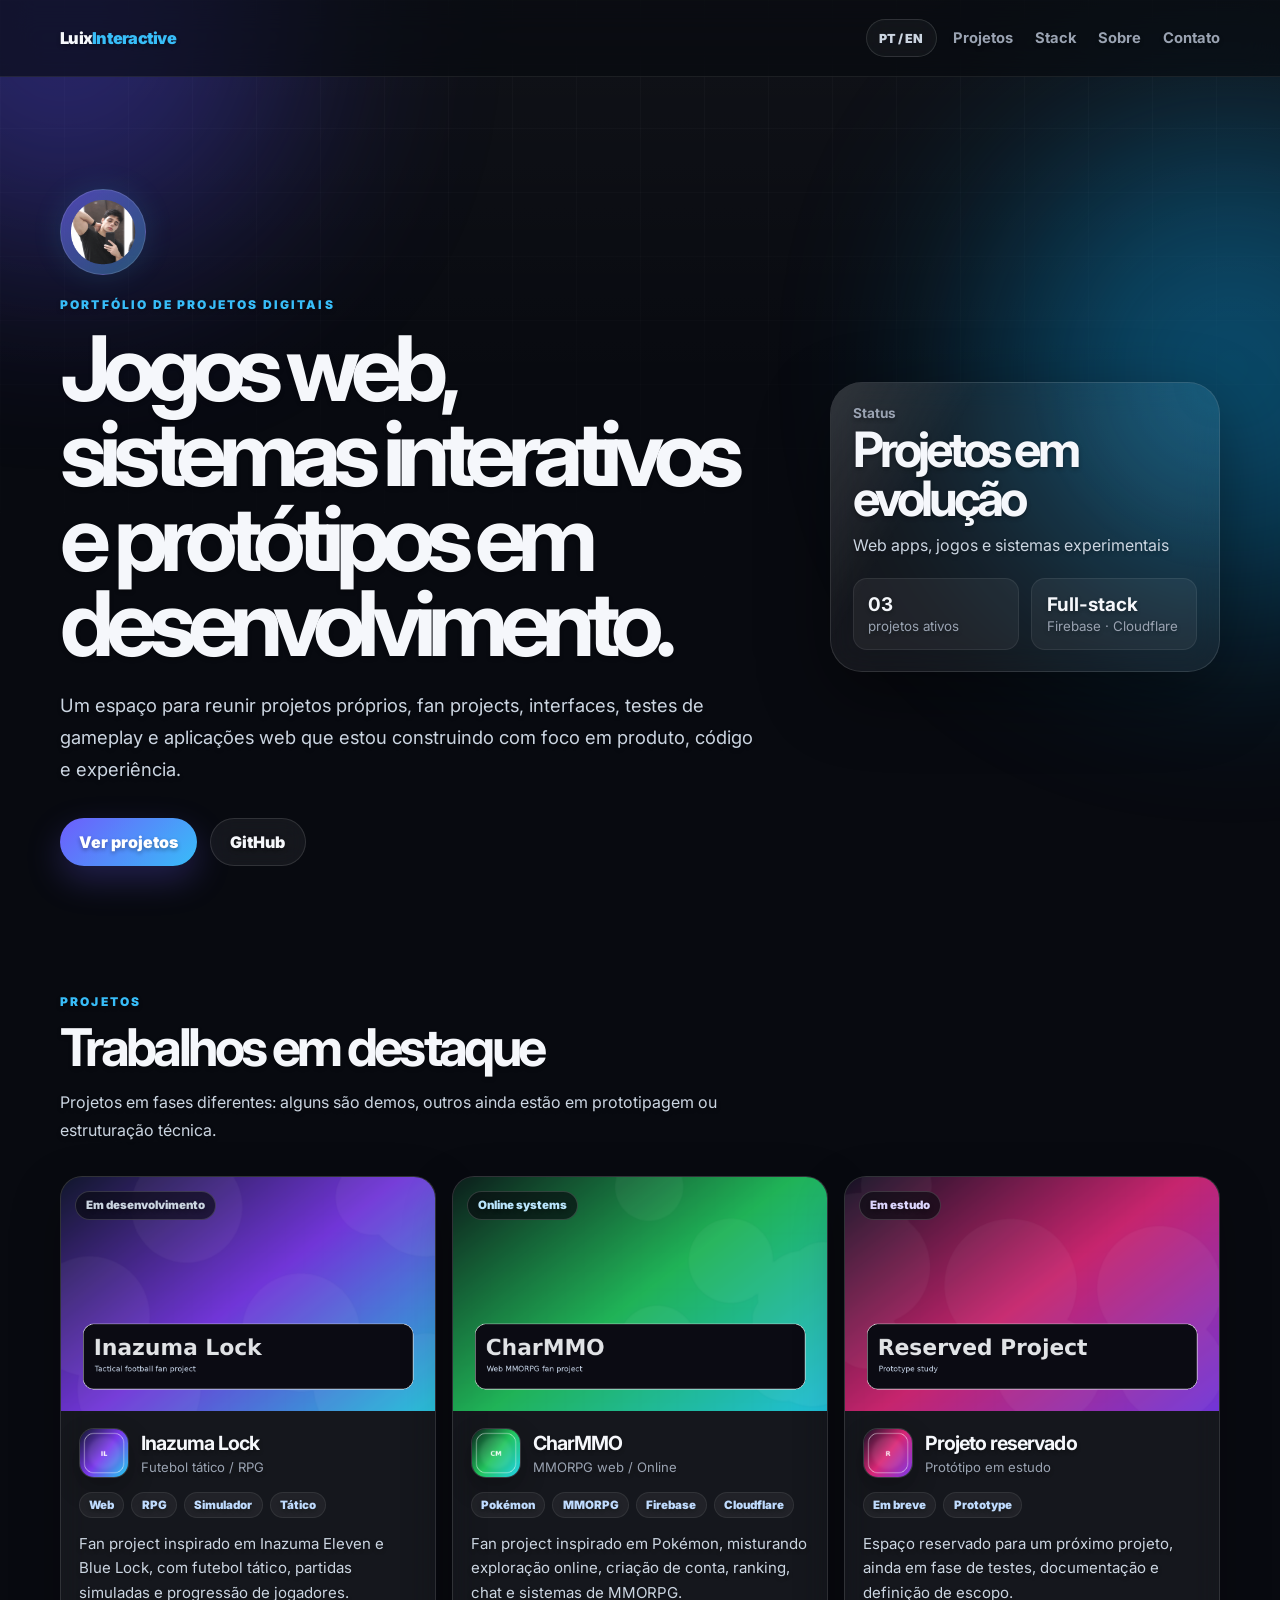
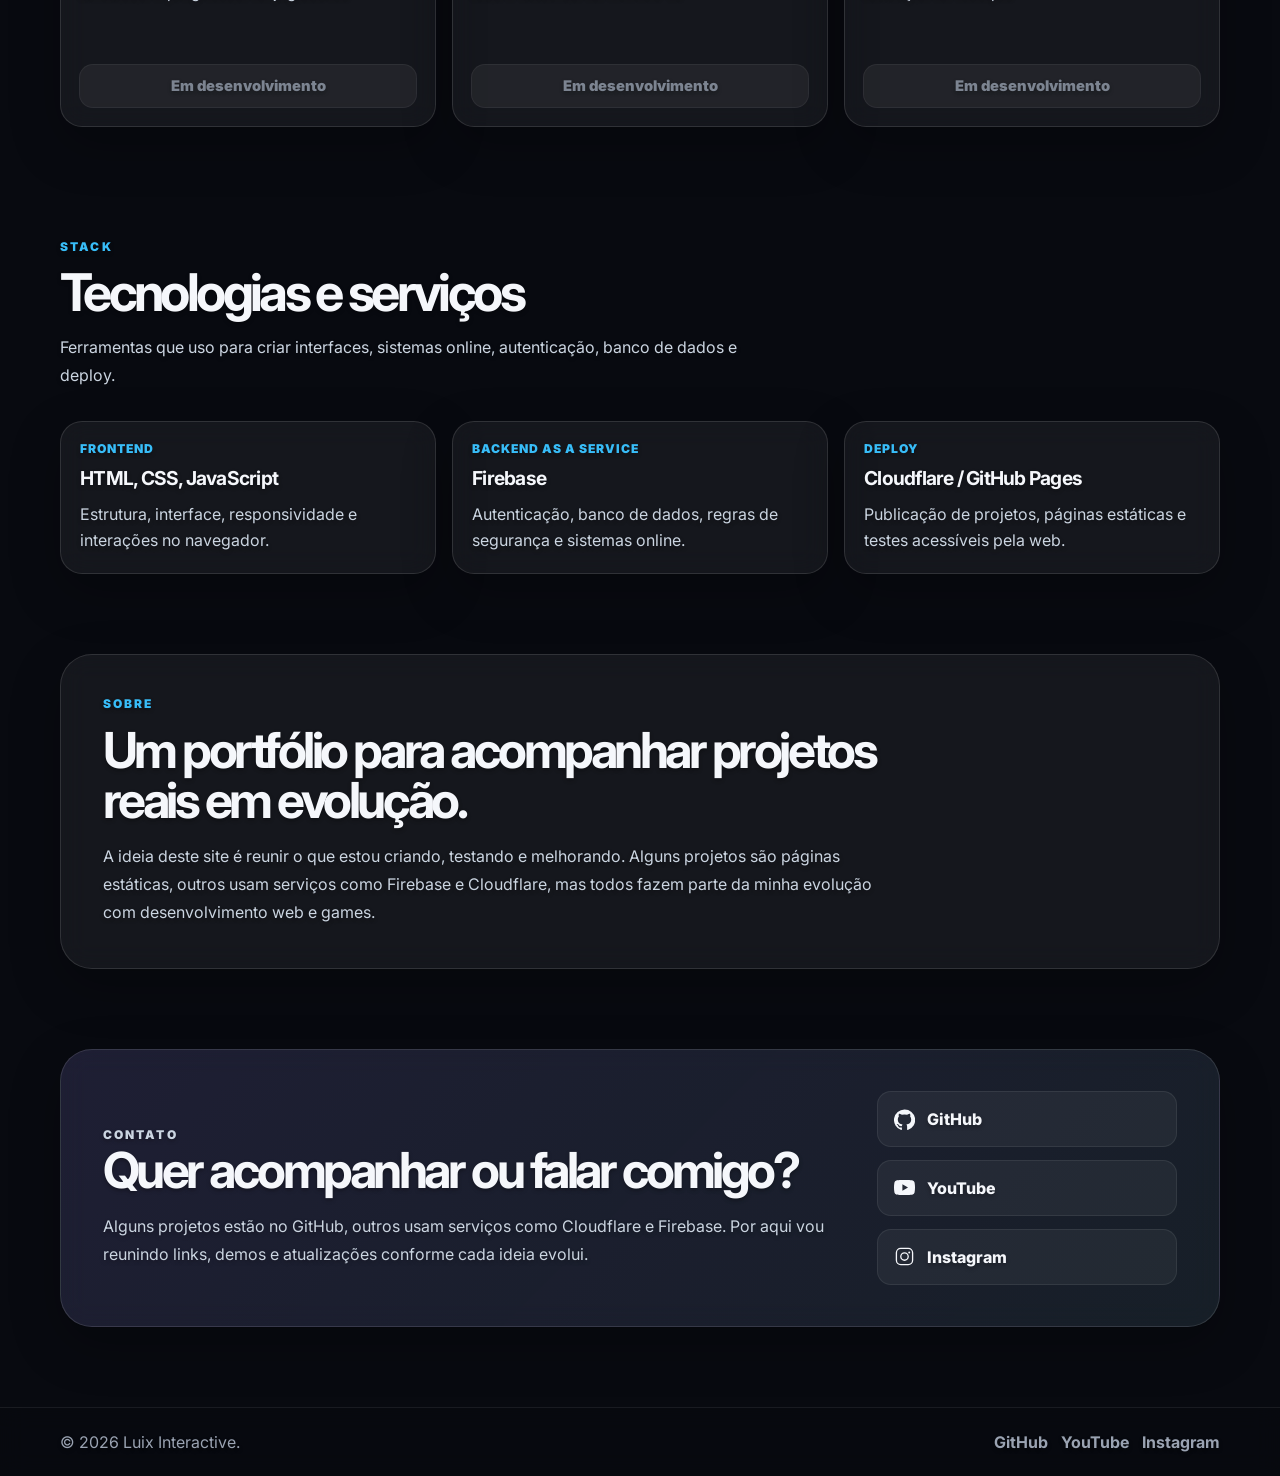
==== commit 522cf5e6: "Fix formatting of project description in index.html" ====
--- a/index.html
+++ b/index.html
@@ -162,7 +162,7 @@
             </div>
 
             <p class="project-card__description" data-i18n="charmmoDescription">
-              Fan project inspirado em Pokémon, misturando exploração online, criação de conta, ranking, chat e sistemas de MMORPG.
+              Fan project inspirado em Pokémon, misturando exploração online, criação de conta, ranking, chat e sistemas de MMORPG. 
             </p>
 
             <span class="project-card__button is-disabled" aria-disabled="true" data-i18n="inDevelopment">
--- a/style.css
+++ b/style.css
@@ -1,26 +1,41 @@
 :root {
-  --bg: #0a0a0f;
+  --bg: #080a10;
+  --bg-elevated: #0d111b;
+
   --surface: rgba(255, 255, 255, 0.055);
   --surface-strong: rgba(255, 255, 255, 0.085);
+  --surface-solid: #111827;
+
   --border: rgba(255, 255, 255, 0.12);
   --border-soft: rgba(255, 255, 255, 0.075);
-  --text: #f8fafc;
-  --muted: #a7adbb;
-  --soft: #dbeafe;
-  --primary: #8b5cf6;
-  --primary-dark: #6d28d9;
-  --cyan: #22d3ee;
+
+  --text: #f5f7fb;
+  --muted: #9aa3b2;
+  --soft: #cbd5e1;
+
+  --primary: #6d5dfc;
+  --primary-soft: rgba(109, 93, 252, 0.2);
+  --cyan: #38bdf8;
+  --accent: #a78bfa;
+
   --font: "Inter", system-ui, -apple-system, BlinkMacSystemFont, "Segoe UI", sans-serif;
+
   --container: 1160px;
   --radius-sm: 14px;
   --radius-md: 22px;
   --radius-lg: 32px;
-  --shadow-glass: 0 24px 70px rgba(0, 0, 0, 0.38);
-}
-
-* { box-sizing: border-box; }
-
-html { scroll-behavior: smooth; }
+
+  --shadow-glass: 0 24px 70px rgba(0, 0, 0, 0.42);
+  --shadow-soft: 0 18px 50px rgba(0, 0, 0, 0.26);
+}
+
+* {
+  box-sizing: border-box;
+}
+
+html {
+  scroll-behavior: smooth;
+}
 
 body {
   position: relative;
@@ -29,18 +44,45 @@
   overflow-x: hidden;
   color: var(--text);
   font-family: var(--font);
-  background: radial-gradient(circle at 50% -10%, rgba(255, 255, 255, 0.08), transparent 34rem), var(--bg);
-  text-shadow: 0 2px 4px rgba(0, 0, 0, 0.38);
-}
-
-body.is-locked { overflow: hidden; }
-
-img { display: block; width: 100%; }
-a { color: inherit; text-decoration: none; }
-button { font: inherit; }
+  background:
+    linear-gradient(180deg, rgba(255, 255, 255, 0.035), transparent 24rem),
+    var(--bg);
+  text-shadow: 0 2px 4px rgba(0, 0, 0, 0.32);
+}
+
+body::before {
+  content: "";
+  position: fixed;
+  inset: 0;
+  z-index: -3;
+  background-image:
+    linear-gradient(rgba(255, 255, 255, 0.026) 1px, transparent 1px),
+    linear-gradient(90deg, rgba(255, 255, 255, 0.026) 1px, transparent 1px);
+  background-size: 64px 64px;
+  mask-image: linear-gradient(to bottom, black, transparent 72%);
+  pointer-events: none;
+}
+
+body.is-locked {
+  overflow: hidden;
+}
+
+img {
+  display: block;
+  width: 100%;
+}
+
+a {
+  color: inherit;
+  text-decoration: none;
+}
+
+button {
+  font: inherit;
+}
 
 :focus-visible {
-  outline: 3px solid rgba(34, 211, 238, 0.85);
+  outline: 3px solid rgba(56, 189, 248, 0.75);
   outline-offset: 4px;
 }
 
@@ -53,22 +95,33 @@
   position: fixed;
   z-index: -2;
   border-radius: 999px;
-  filter: blur(150px);
-  opacity: 0.72;
   pointer-events: none;
-  animation: float-light 16s ease-in-out infinite alternate;
-}
-
-.ambient--one { top: -12rem; left: -10rem; width: 30rem; height: 30rem; background: #7c3aed; }
-.ambient--two { top: 12rem; right: -12rem; width: 34rem; height: 34rem; background: #0891b2; animation-delay: -5s; }
-.ambient--three { left: 25%; bottom: -18rem; width: 28rem; height: 28rem; background: #db2777; opacity: 0.38; animation-delay: -8s; }
+  filter: blur(110px);
+  opacity: 0.42;
+}
+
+.ambient--one {
+  top: -12rem;
+  left: -10rem;
+  width: 28rem;
+  height: 28rem;
+  background: #4f46e5;
+}
+
+.ambient--two {
+  top: 8rem;
+  right: -12rem;
+  width: 30rem;
+  height: 30rem;
+  background: #0ea5e9;
+}
 
 .site-header {
   position: sticky;
   top: 0;
   z-index: 30;
   border-bottom: 1px solid var(--border-soft);
-  background: rgba(10, 10, 15, 0.48);
+  background: rgba(8, 10, 16, 0.62);
   backdrop-filter: blur(16px);
   -webkit-backdrop-filter: blur(16px);
 }
@@ -82,12 +135,14 @@
 }
 
 .nav__brand {
-  font-size: 1.05rem;
+  font-size: 1.02rem;
   font-weight: 900;
   letter-spacing: -0.045em;
 }
 
-.nav__brand span { color: var(--cyan); }
+.nav__brand span {
+  color: var(--cyan);
+}
 
 .nav__actions {
   display: flex;
@@ -104,37 +159,33 @@
 
 .nav__links a {
   color: var(--muted);
-  font-size: 0.94rem;
+  font-size: 0.92rem;
   font-weight: 700;
-  transition: color 0.3s ease, text-shadow 0.3s ease;
+  transition: color 0.25s ease, text-shadow 0.25s ease;
 }
 
 .nav__links a:hover {
   color: var(--text);
-  text-shadow: 0 0 18px rgba(34, 211, 238, 0.65);
-}
-
-.language-toggle,
-.nav__toggle {
-  border: 1px solid var(--border);
-  border-radius: 999px;
-  background: var(--surface);
-  color: var(--soft);
-  cursor: pointer;
-  backdrop-filter: blur(14px);
-  -webkit-backdrop-filter: blur(14px);
+  text-shadow: 0 0 18px rgba(56, 189, 248, 0.46);
 }
 
 .language-toggle {
   min-height: 38px;
   padding: 0 0.8rem;
+  border: 1px solid var(--border);
+  border-radius: 999px;
+  background: rgba(255, 255, 255, 0.045);
+  color: var(--soft);
   font-size: 0.78rem;
   font-weight: 900;
-  transition: border-color 0.3s ease, background 0.3s ease;
+  cursor: pointer;
+  backdrop-filter: blur(12px);
+  -webkit-backdrop-filter: blur(12px);
+  transition: border-color 0.25s ease, background 0.25s ease;
 }
 
 .language-toggle:hover {
-  border-color: rgba(34, 211, 238, 0.45);
+  border-color: rgba(56, 189, 248, 0.45);
   background: rgba(255, 255, 255, 0.075);
 }
 
@@ -143,6 +194,12 @@
   width: 44px;
   height: 44px;
   padding: 0;
+  border: 1px solid var(--border);
+  border-radius: 999px;
+  background: rgba(255, 255, 255, 0.045);
+  backdrop-filter: blur(12px);
+  -webkit-backdrop-filter: blur(12px);
+  cursor: pointer;
 }
 
 .nav__toggle span {
@@ -152,7 +209,7 @@
   margin: 5px auto;
   border-radius: 999px;
   background: var(--text);
-  transition: transform 0.3s ease, opacity 0.3s ease;
+  transition: transform 0.25s ease;
 }
 
 .hero {
@@ -162,7 +219,9 @@
   padding-block: 5rem 3.5rem;
 }
 
-.hero__content { max-width: 860px; }
+.hero__content {
+  max-width: 860px;
+}
 
 .hero-profile {
   width: 86px;
@@ -171,8 +230,10 @@
   margin-bottom: 1.4rem;
   border: 1px solid var(--border);
   border-radius: 999px;
-  background: linear-gradient(135deg, rgba(139, 92, 246, 0.55), rgba(34, 211, 238, 0.35)), rgba(255, 255, 255, 0.06);
-  box-shadow: 0 0 32px rgba(34, 211, 238, 0.16);
+  background:
+    linear-gradient(135deg, rgba(109, 93, 252, 0.55), rgba(56, 189, 248, 0.32)),
+    rgba(255, 255, 255, 0.06);
+  box-shadow: 0 0 30px rgba(56, 189, 248, 0.14);
 }
 
 .hero-profile img {
@@ -185,25 +246,25 @@
 .section-heading__kicker {
   margin: 0 0 0.85rem;
   color: var(--cyan);
-  font-size: 0.76rem;
+  font-size: 0.75rem;
   font-weight: 900;
   letter-spacing: 0.18em;
   text-transform: uppercase;
 }
 
 .hero__title {
-  max-width: 900px;
+  max-width: 960px;
   margin: 0;
-  font-size: clamp(2.55rem, 12vw, 5.8rem);
-  line-height: 0.93;
+  font-size: clamp(2.55rem, 11vw, 5.65rem);
+  line-height: 0.94;
   letter-spacing: -0.09em;
 }
 
 .hero__description {
-  max-width: 710px;
+  max-width: 720px;
   margin: 1.45rem 0 0;
   color: var(--soft);
-  font-size: clamp(1rem, 3vw, 1.17rem);
+  font-size: clamp(1rem, 3vw, 1.15rem);
   line-height: 1.75;
 }
 
@@ -222,29 +283,33 @@
   padding-inline: 1.2rem;
   border-radius: 999px;
   font-weight: 900;
-  transition: transform 0.3s ease, box-shadow 0.3s ease, border-color 0.3s ease;
-}
-
-.button:hover { transform: translateY(-3px); }
+  transition: transform 0.25s ease, box-shadow 0.25s ease, border-color 0.25s ease;
+}
+
+.button:hover {
+  transform: translateY(-3px);
+}
 
 .button--primary {
   color: #ffffff;
   background: linear-gradient(135deg, var(--primary), var(--cyan));
-  box-shadow: 0 14px 34px rgba(139, 92, 246, 0.34);
-}
-
-.button--primary:hover { box-shadow: 0 18px 46px rgba(34, 211, 238, 0.32); }
+  box-shadow: 0 14px 34px rgba(109, 93, 252, 0.26);
+}
+
+.button--primary:hover {
+  box-shadow: 0 18px 46px rgba(56, 189, 248, 0.24);
+}
 
 .button--secondary {
   border: 1px solid var(--border);
   background: var(--surface);
-  backdrop-filter: blur(14px);
-  -webkit-backdrop-filter: blur(14px);
+  backdrop-filter: blur(12px);
+  -webkit-backdrop-filter: blur(12px);
 }
 
 .button--secondary:hover {
-  border-color: rgba(34, 211, 238, 0.45);
-  box-shadow: 0 0 28px rgba(34, 211, 238, 0.12);
+  border-color: rgba(56, 189, 248, 0.45);
+  box-shadow: 0 0 28px rgba(56, 189, 248, 0.1);
 }
 
 .hero-widget {
@@ -255,24 +320,28 @@
   padding: 1.35rem;
   border: 1px solid var(--border);
   border-radius: var(--radius-lg);
-  background: var(--surface);
+  background: rgba(255, 255, 255, 0.055);
   box-shadow: var(--shadow-glass);
-  backdrop-filter: blur(18px);
-  -webkit-backdrop-filter: blur(18px);
+  backdrop-filter: blur(16px);
+  -webkit-backdrop-filter: blur(16px);
 }
 
 .hero-widget__shine {
   position: absolute;
   inset: 0;
-  background: linear-gradient(120deg, rgba(255, 255, 255, 0.22), transparent 28%), radial-gradient(circle at top right, rgba(34, 211, 238, 0.16), transparent 40%);
-  opacity: 0.65;
+  background:
+    linear-gradient(120deg, rgba(255, 255, 255, 0.18), transparent 28%),
+    radial-gradient(circle at top right, rgba(56, 189, 248, 0.14), transparent 40%);
+  opacity: 0.7;
   pointer-events: none;
 }
 
 .hero-widget p,
 .hero-widget strong,
 .hero-widget span,
-.hero-widget__stats { position: relative; }
+.hero-widget__stats {
+  position: relative;
+}
 
 .hero-widget p {
   margin: 0;
@@ -284,7 +353,7 @@
 .hero-widget strong {
   display: block;
   margin-top: 0.35rem;
-  font-size: clamp(2rem, 8vw, 3.2rem);
+  font-size: clamp(2rem, 8vw, 3.05rem);
   line-height: 1;
   letter-spacing: -0.08em;
 }
@@ -306,16 +375,27 @@
   padding: 0.9rem;
   border: 1px solid var(--border-soft);
   border-radius: var(--radius-sm);
-  background: rgba(255, 255, 255, 0.055);
+  background: rgba(255, 255, 255, 0.052);
 }
 
 .hero-widget__stats b,
-.hero-widget__stats small { display: block; }
-.hero-widget__stats b { font-size: 1.25rem; }
-.hero-widget__stats small { margin-top: 0.15rem; color: var(--muted); }
+.hero-widget__stats small {
+  display: block;
+}
+
+.hero-widget__stats b {
+  font-size: 1.18rem;
+}
+
+.hero-widget__stats small {
+  margin-top: 0.15rem;
+  color: var(--muted);
+}
 
 .projects,
-.stack { padding-block: 3rem 4rem; }
+.stack {
+  padding-block: 3rem 4rem;
+}
 
 .section-heading {
   max-width: 720px;
@@ -324,7 +404,7 @@
 
 .section-heading__title {
   margin: 0;
-  font-size: clamp(2rem, 9vw, 3.4rem);
+  font-size: clamp(2rem, 8vw, 3.25rem);
   line-height: 1;
   letter-spacing: -0.07em;
 }
@@ -335,44 +415,57 @@
   line-height: 1.7;
 }
 
-.projects__grid {
+.projects__grid,
+.stack__grid {
   display: grid;
   grid-template-columns: 1fr;
   gap: 1rem;
 }
 
-.project-card {
+.project-card,
+.stack-card {
   position: relative;
   overflow: hidden;
   border: 1px solid var(--border);
   border-radius: var(--radius-md);
   background: var(--surface);
-  box-shadow: var(--shadow-glass);
-  backdrop-filter: blur(16px);
-  -webkit-backdrop-filter: blur(16px);
+  box-shadow: var(--shadow-soft);
+  backdrop-filter: blur(14px);
+  -webkit-backdrop-filter: blur(14px);
+}
+
+.project-card {
   transform-style: preserve-3d;
-  transition: transform 0.3s ease, border-color 0.3s ease, background 0.3s ease, box-shadow 0.3s ease;
+  transition: transform 0.25s ease, border-color 0.25s ease, background 0.25s ease, box-shadow 0.25s ease;
   will-change: transform;
 }
 
-.project-card::before {
+.project-card::before,
+.stack-card::before {
   content: "";
   position: absolute;
   inset: 0;
   z-index: 1;
-  background: linear-gradient(135deg, rgba(255, 255, 255, 0.16), transparent 32%), radial-gradient(circle at var(--x, 50%) var(--y, 0%), rgba(34, 211, 238, 0.18), transparent 30%);
+  background:
+    linear-gradient(135deg, rgba(255, 255, 255, 0.13), transparent 30%),
+    radial-gradient(circle at var(--x, 50%) var(--y, 0%), rgba(56, 189, 248, 0.14), transparent 30%);
   opacity: 0;
-  transition: opacity 0.3s ease;
+  transition: opacity 0.25s ease;
   pointer-events: none;
 }
 
 .project-card:hover {
-  border-color: rgba(34, 211, 238, 0.42);
+  border-color: rgba(56, 189, 248, 0.38);
   background: var(--surface-strong);
-  box-shadow: var(--shadow-glass), 0 0 34px rgba(34, 211, 238, 0.16);
-}
-
-.project-card:hover::before { opacity: 1; }
+  box-shadow:
+    var(--shadow-glass),
+    0 0 34px rgba(56, 189, 248, 0.12);
+}
+
+.project-card:hover::before,
+.stack-card:hover::before {
+  opacity: 1;
+}
 
 .project-card__cover {
   position: relative;
@@ -385,20 +478,45 @@
 .project-card__cover img {
   height: 100%;
   object-fit: cover;
-  opacity: 0.88;
-  transition: transform 0.3s ease, opacity 0.3s ease;
+  opacity: 0.9;
+  transition: transform 0.25s ease, opacity 0.25s ease;
 }
 
 .project-card:hover .project-card__cover img {
-  transform: scale(1.04);
+  transform: scale(1.035);
   opacity: 1;
+}
+
+.project-card__status {
+  position: absolute;
+  top: 0.85rem;
+  left: 0.85rem;
+  z-index: 3;
+  display: inline-flex;
+  padding: 0.42rem 0.65rem;
+  border: 1px solid rgba(255, 255, 255, 0.16);
+  border-radius: 999px;
+  background: rgba(8, 10, 16, 0.68);
+  color: var(--soft);
+  font-size: 0.72rem;
+  font-weight: 900;
+  backdrop-filter: blur(12px);
+  -webkit-backdrop-filter: blur(12px);
+}
+
+.project-card__status--online {
+  color: #bae6fd;
+}
+
+.project-card__status--draft {
+  color: #ddd6fe;
 }
 
 .project-card__content {
   position: relative;
   z-index: 2;
   display: flex;
-  min-height: 338px;
+  min-height: 315px;
   flex-direction: column;
   padding: 1.1rem;
 }
@@ -433,42 +551,20 @@
   font-size: 0.82rem;
 }
 
-.project-card__status {
-  width: fit-content;
-  margin-bottom: 0.85rem;
-  padding: 0.32rem 0.58rem;
-  border-radius: 999px;
-  font-size: 0.72rem;
-  font-weight: 900;
-}
-
-.project-card__status.is-progress {
-  border: 1px solid rgba(34, 211, 238, 0.28);
-  color: var(--cyan);
-  background: rgba(34, 211, 238, 0.08);
-}
-
-.project-card__status.is-paused {
-  border: 1px solid rgba(167, 173, 187, 0.28);
-  color: var(--muted);
-  background: rgba(255, 255, 255, 0.045);
-}
-
 .project-card__tags {
   display: flex;
   flex-wrap: wrap;
   gap: 0.45rem;
-  margin-bottom: 0.8rem;
-}
-
-.project-card__tags span,
-.stack__list span {
+  margin-bottom: 0.85rem;
+}
+
+.project-card__tags span {
   display: inline-flex;
   padding: 0.32rem 0.58rem;
   border: 1px solid var(--border-soft);
   border-radius: 999px;
-  color: var(--cyan);
-  background: rgba(255, 255, 255, 0.055);
+  color: #bfdbfe;
+  background: rgba(255, 255, 255, 0.052);
   font-size: 0.72rem;
   font-weight: 900;
 }
@@ -493,77 +589,105 @@
   color: var(--text);
   font-size: 0.92rem;
   font-weight: 900;
-  transition: transform 0.3s ease, background 0.3s ease, box-shadow 0.3s ease, border-color 0.3s ease;
-}
-
-.project-card__button:hover {
+  transition: transform 0.25s ease, background 0.25s ease, box-shadow 0.25s ease, border-color 0.25s ease;
+}
+
+.project-card__button:not(.is-disabled):hover {
   transform: translateY(-2px);
-  border-color: rgba(34, 211, 238, 0.55);
-  background: linear-gradient(135deg, rgba(139, 92, 246, 0.88), rgba(34, 211, 238, 0.78));
-  box-shadow: 0 0 30px rgba(34, 211, 238, 0.25);
+  border-color: rgba(56, 189, 248, 0.55);
+  background: linear-gradient(135deg, rgba(109, 93, 252, 0.9), rgba(56, 189, 248, 0.78));
+  box-shadow: 0 0 30px rgba(56, 189, 248, 0.2);
 }
 
 .project-card__button.is-disabled {
+  color: var(--muted);
   cursor: not-allowed;
-  color: var(--muted);
-  background: rgba(255, 255, 255, 0.035);
-}
-
-.project-card__button.is-disabled:hover {
-  transform: none;
-  border-color: var(--border-soft);
-  box-shadow: none;
-  background: rgba(255, 255, 255, 0.035);
-}
-
-.about { padding-block: 1rem 5rem; }
-.contact { padding-block: 0 5rem; }
+  opacity: 0.78;
+}
+
+.stack-card {
+  z-index: 0;
+  padding: 1.2rem;
+  transition: border-color 0.25s ease, background 0.25s ease, transform 0.25s ease;
+}
+
+.stack-card:hover {
+  transform: translateY(-3px);
+  border-color: rgba(56, 189, 248, 0.28);
+  background: var(--surface-strong);
+}
+
+.stack-card span,
+.stack-card strong,
+.stack-card p {
+  position: relative;
+  z-index: 2;
+}
+
+.stack-card span {
+  display: block;
+  color: var(--cyan);
+  font-size: 0.76rem;
+  font-weight: 900;
+  letter-spacing: 0.08em;
+  text-transform: uppercase;
+}
+
+.stack-card strong {
+  display: block;
+  margin-top: 0.65rem;
+  font-size: 1.2rem;
+  letter-spacing: -0.04em;
+}
+
+.stack-card p {
+  margin: 0.65rem 0 0;
+  color: var(--soft);
+  line-height: 1.65;
+}
+
+.about {
+  padding-block: 1rem 5rem;
+}
 
 .about__glass,
-.contact__glass,
-.stack__glass,
-.project-page__glass {
+.contact__glass {
   padding: clamp(1.35rem, 6vw, 2.6rem);
   border: 1px solid var(--border);
   border-radius: var(--radius-lg);
   background: var(--surface);
-  box-shadow: var(--shadow-glass);
-  backdrop-filter: blur(16px);
-  -webkit-backdrop-filter: blur(16px);
+  box-shadow: var(--shadow-soft);
+  backdrop-filter: blur(14px);
+  -webkit-backdrop-filter: blur(14px);
 }
 
 .about__glass h2,
-.contact__glass h2,
-.stack__glass h2,
-.project-page__glass h1 {
+.contact__glass h2 {
   max-width: 830px;
   margin: 0;
-  font-size: clamp(1.9rem, 8vw, 3.2rem);
+  font-size: clamp(1.9rem, 8vw, 3.1rem);
   line-height: 1.02;
   letter-spacing: -0.07em;
 }
 
 .about__glass p:last-child,
-.contact__content p,
-.stack__glass p,
-.project-page__glass p {
+.contact__content p {
   max-width: 780px;
   margin: 1rem 0 0;
   color: var(--soft);
   line-height: 1.75;
 }
 
-.stack__glass,
+.contact {
+  padding-block: 0 5rem;
+}
+
 .contact__glass {
   display: grid;
   gap: 1.6rem;
-  background: linear-gradient(135deg, rgba(139, 92, 246, 0.12), rgba(34, 211, 238, 0.06)), var(--surface);
-}
-
-.stack__list {
-  display: flex;
-  flex-wrap: wrap;
-  gap: 0.65rem;
+  background:
+    linear-gradient(135deg, rgba(109, 93, 252, 0.1), rgba(56, 189, 248, 0.05)),
+    var(--surface);
 }
 
 .contact__links {
@@ -579,17 +703,21 @@
   padding: 0.85rem 1rem;
   border: 1px solid var(--border-soft);
   border-radius: var(--radius-sm);
-  background: rgba(255, 255, 255, 0.055);
+  background: rgba(255, 255, 255, 0.052);
   color: var(--text);
   font-weight: 800;
-  transition: transform 0.3s ease, border-color 0.3s ease, background 0.3s ease, box-shadow 0.3s ease;
+  transition:
+    transform 0.25s ease,
+    border-color 0.25s ease,
+    background 0.25s ease,
+    box-shadow 0.25s ease;
 }
 
 .contact__links a:hover {
   transform: translateY(-2px);
-  border-color: rgba(34, 211, 238, 0.4);
-  background: rgba(255, 255, 255, 0.085);
-  box-shadow: 0 0 28px rgba(34, 211, 238, 0.14);
+  border-color: rgba(56, 189, 248, 0.38);
+  background: rgba(255, 255, 255, 0.08);
+  box-shadow: 0 0 28px rgba(56, 189, 248, 0.12);
 }
 
 .contact__links svg {
@@ -601,9 +729,9 @@
 
 .site-footer {
   border-top: 1px solid var(--border-soft);
-  background: rgba(10, 10, 15, 0.35);
-  backdrop-filter: blur(14px);
-  -webkit-backdrop-filter: blur(14px);
+  background: rgba(8, 10, 16, 0.42);
+  backdrop-filter: blur(12px);
+  -webkit-backdrop-filter: blur(12px);
 }
 
 .site-footer__inner {
@@ -627,47 +755,40 @@
 .site-footer__links a {
   color: var(--muted);
   font-weight: 700;
-  transition: color 0.3s ease, text-shadow 0.3s ease;
+  transition: color 0.25s ease, text-shadow 0.25s ease;
 }
 
 .site-footer__links a:hover {
   color: var(--text);
-  text-shadow: 0 0 18px rgba(139, 92, 246, 0.7);
-}
-
-.project-page {
-  padding-block: 5rem;
-}
-
-.project-page__actions {
-  display: flex;
-  flex-wrap: wrap;
-  gap: 0.8rem;
-  margin-top: 2rem;
-}
-
-.project-page__meta {
-  display: flex;
-  flex-wrap: wrap;
-  gap: 0.65rem;
-  margin-top: 1.3rem;
-}
-
-@keyframes float-light {
-  from { transform: translate3d(0, 0, 0) scale(1); }
-  to { transform: translate3d(2.4rem, -1.4rem, 0) scale(1.08); }
+  text-shadow: 0 0 18px rgba(109, 93, 252, 0.6);
 }
 
 @media (min-width: 560px) {
-  .hero__actions { flex-direction: row; }
-  .button { width: auto; }
-  .projects__grid { grid-template-columns: repeat(2, minmax(0, 1fr)); }
-  .site-footer__inner { flex-direction: row; align-items: center; justify-content: space-between; }
+  .hero__actions {
+    flex-direction: row;
+  }
+
+  .button {
+    width: auto;
+  }
+
+  .projects__grid,
+  .stack__grid {
+    grid-template-columns: repeat(2, minmax(0, 1fr));
+  }
+
+  .site-footer__inner {
+    flex-direction: row;
+    align-items: center;
+    justify-content: space-between;
+  }
 }
 
 @media (min-width: 760px) {
-  .contact__glass,
-  .stack__glass { grid-template-columns: minmax(0, 1fr) 300px; align-items: center; }
+  .contact__glass {
+    grid-template-columns: minmax(0, 1fr) 300px;
+    align-items: center;
+  }
 }
 
 @media (min-width: 920px) {
@@ -678,14 +799,24 @@
     padding-block: 7rem 5rem;
   }
 
-  .projects__grid { grid-template-columns: repeat(3, minmax(0, 1fr)); }
+  .projects__grid,
+  .stack__grid {
+    grid-template-columns: repeat(3, minmax(0, 1fr));
+  }
 }
 
 @media (max-width: 720px) {
-  .nav__toggle { display: block; }
-
-  .nav__toggle.is-active span:first-child { transform: translateY(3.5px) rotate(45deg); }
-  .nav__toggle.is-active span:last-child { transform: translateY(-3.5px) rotate(-45deg); }
+  .nav__toggle {
+    display: block;
+  }
+
+  .nav__toggle.is-active span:first-child {
+    transform: translateY(3.5px) rotate(45deg);
+  }
+
+  .nav__toggle.is-active span:last-child {
+    transform: translateY(-3.5px) rotate(-45deg);
+  }
 
   .nav__links {
     position: fixed;
@@ -697,14 +828,14 @@
     padding: 0.75rem;
     border: 1px solid var(--border);
     border-radius: var(--radius-md);
-    background: rgba(10, 10, 15, 0.72);
-    box-shadow: var(--shadow-glass);
-    backdrop-filter: blur(18px);
-    -webkit-backdrop-filter: blur(18px);
+    background: rgba(8, 10, 16, 0.82);
+    box-shadow: var(--shadow-soft);
+    backdrop-filter: blur(10px);
+    -webkit-backdrop-filter: blur(10px);
     opacity: 0;
     transform: translateY(-12px);
     pointer-events: none;
-    transition: opacity 0.3s ease, transform 0.3s ease;
+    transition: opacity 0.25s ease, transform 0.25s ease;
   }
 
   .nav__links.is-open {
@@ -718,27 +849,94 @@
     border-radius: var(--radius-sm);
   }
 
-  .nav__links a:hover { background: rgba(255, 255, 255, 0.055); }
-  .ambient { filter: blur(115px); opacity: 0.58; }
+  .nav__links a:hover {
+    background: rgba(255, 255, 255, 0.055);
+  }
+
+  .ambient {
+    filter: blur(80px);
+    opacity: 0.3;
+  }
+
+  .site-header,
+  .hero-widget,
+  .project-card,
+  .stack-card,
+  .about__glass,
+  .contact__glass,
+  .site-footer {
+    backdrop-filter: blur(10px);
+    -webkit-backdrop-filter: blur(10px);
+  }
+
+  .project-card {
+    box-shadow: 0 14px 34px rgba(0, 0, 0, 0.32);
+  }
+
+  body::before {
+    display: none;
+  }
 }
 
 @media (max-width: 559px) {
-  .container { width: min(100% - 1.3rem, var(--container)); }
-  .hero { padding-block: 4rem 3rem; }
-  .hero__title { font-size: clamp(2.45rem, 15vw, 3.6rem); }
-  .hero-widget { max-width: none; }
-  .hero-widget__stats { grid-template-columns: 1fr; }
-  .project-card__content { min-height: auto; }
-  .site-footer__links { width: 100%; }
-  .site-footer__links a { flex: 1 1 100%; justify-content: center; }
+  .container {
+    width: min(100% - 1.3rem, var(--container));
+  }
+
+  .ambient {
+    display: none;
+  }
+
+  .hero {
+    padding-block: 3.4rem 2.6rem;
+  }
+
+  .hero-profile {
+    width: 74px;
+    height: 74px;
+  }
+
+  .hero__title {
+    font-size: clamp(2.35rem, 14vw, 3.55rem);
+  }
+
+  .hero-widget {
+    max-width: none;
+  }
+
+  .hero-widget__stats {
+    grid-template-columns: 1fr;
+  }
+
+  .project-card__content {
+    min-height: auto;
+  }
+
+  .project-card::before,
+  .stack-card::before {
+    display: none;
+  }
+
+  .site-footer__links {
+    width: 100%;
+  }
+
+  .site-footer__links a {
+    flex: 1 1 100%;
+    justify-content: center;
+  }
 }
 
 @media (hover: none) {
-  .project-card { transform: none !important; }
+  .project-card {
+    transform: none !important;
+  }
 }
 
 @media (prefers-reduced-motion: reduce) {
-  html { scroll-behavior: auto; }
+  html {
+    scroll-behavior: auto;
+  }
 
   *,
   *::before,
